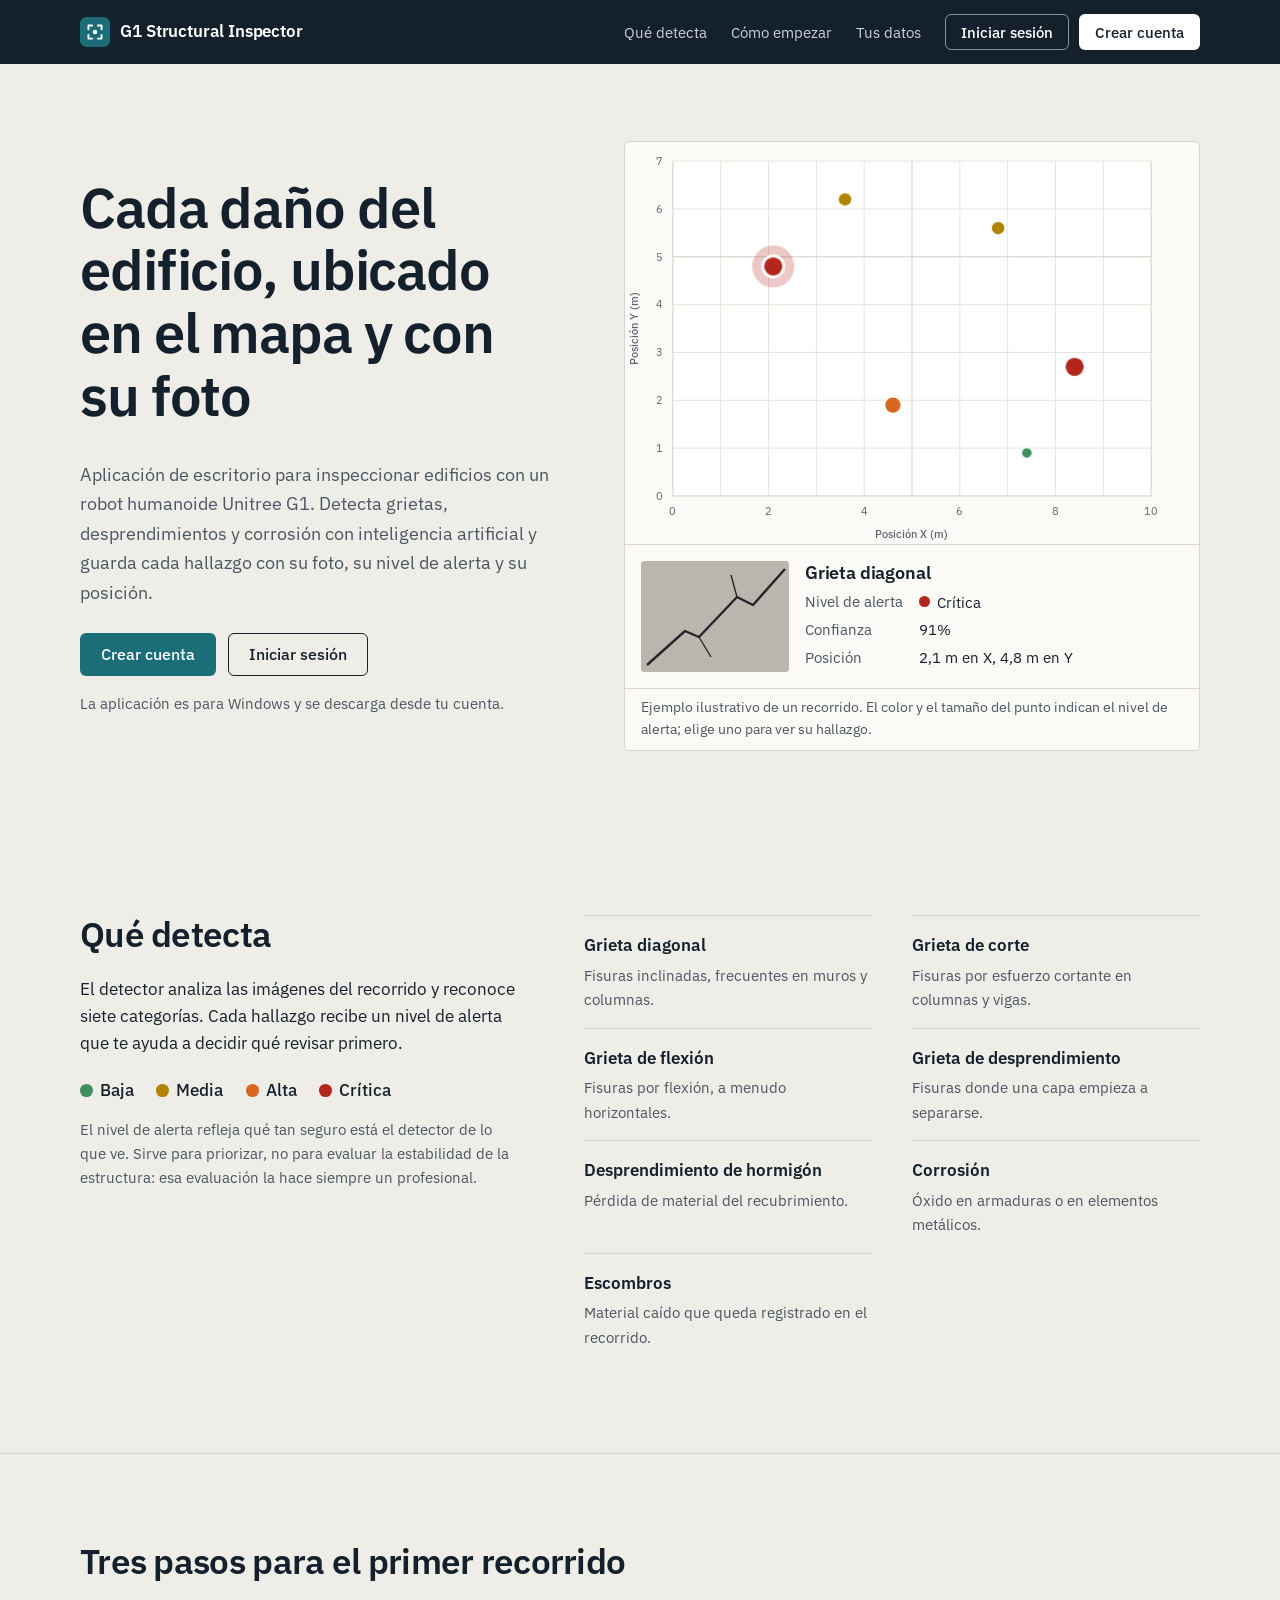
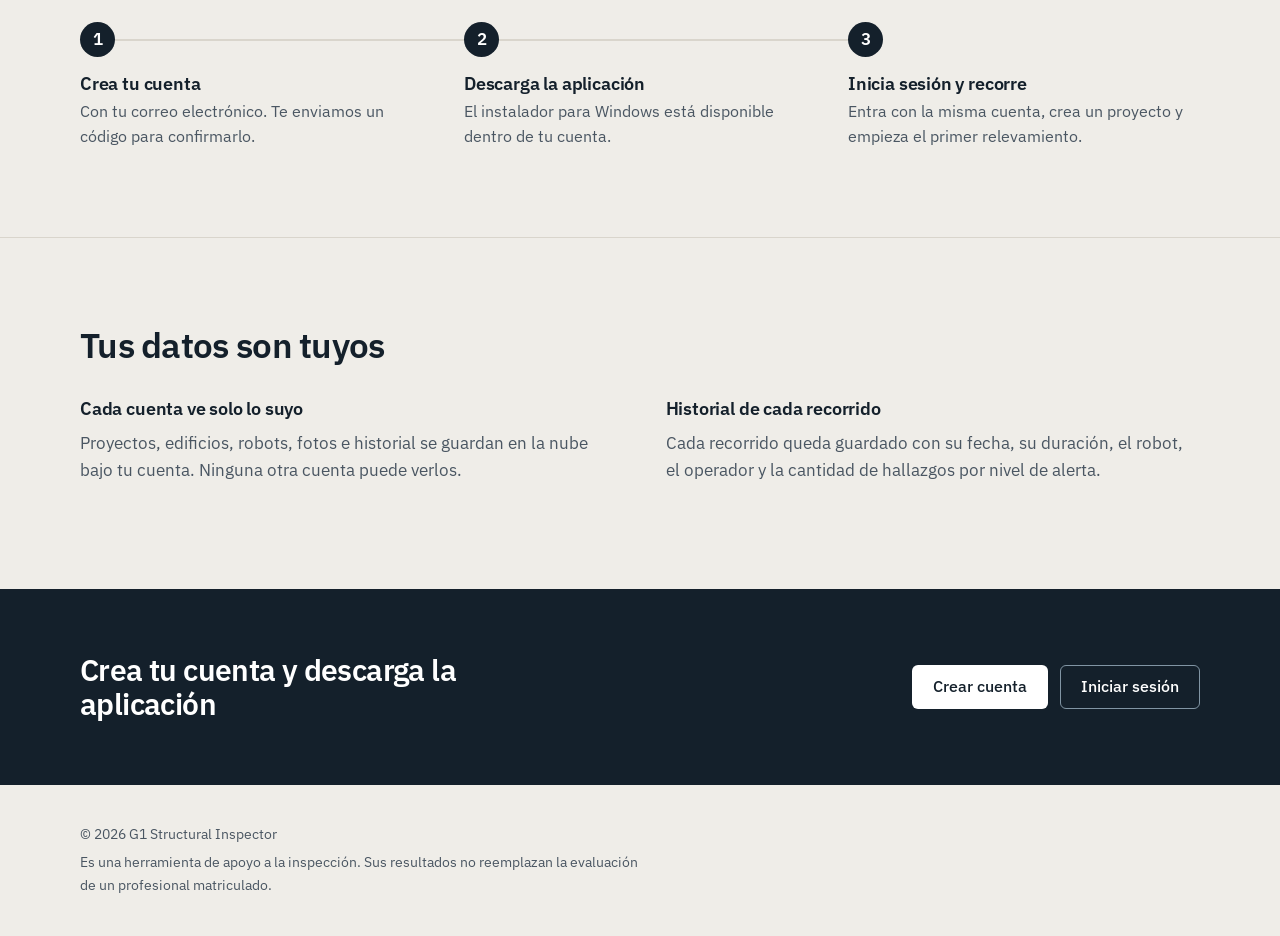
==== index.html @ 75bc1842 "primer commit" ====
<!doctype html>
<html lang="es">
<head>
<meta charset="utf-8">
<meta name="viewport" content="width=device-width, initial-scale=1">
<title>G1 Structural Inspector</title>
<meta name="description" content="Aplicación de escritorio para inspeccionar edificios con un robot humanoide Unitree G1. Detecta daños con inteligencia artificial y guarda cada hallazgo con su foto y su posición en el mapa.">
<link rel="icon" href="favicon.svg" type="image/svg+xml">
<link rel="preconnect" href="https://fonts.googleapis.com">
<link rel="preconnect" href="https://fonts.gstatic.com" crossorigin>
<link href="https://fonts.googleapis.com/css2?family=IBM+Plex+Sans:wght@400;500;600&display=swap" rel="stylesheet">
<link rel="stylesheet" href="estilos.css">
</head>
<body>
<a class="saltar" href="#contenido">Saltar al contenido</a>

<header class="cabecera oscuro">
  <div class="contenedor cabecera-fila">
    <a class="marca-sitio" href="index.html" aria-label="G1 Structural Inspector, inicio">
      <svg width="30" height="30" viewBox="0 0 32 32" aria-hidden="true"><rect width="32" height="32" rx="7" fill="#1B6E77"/><path d="M9 13V9h4M23 13V9h-4M9 19v4h4M23 19v4h-4" stroke="#fff" stroke-width="2" fill="none" stroke-linecap="round" stroke-linejoin="round"/><circle cx="16" cy="16" r="2.4" fill="#fff"/></svg>
      <span>G1 Structural Inspector</span>
    </a>
    <nav class="menu" aria-label="Secciones">
      <a href="#detecta">Qué detecta</a>
      <a href="#empezar">Cómo empezar</a>
      <a href="#datos">Tus datos</a>
    </nav>
    <div class="acciones">
      <button class="btn btn-secundario solo-visitante" type="button" data-accion="login">Iniciar sesión</button>
      <button class="btn btn-primario solo-visitante" type="button" data-accion="signup">Crear cuenta</button>
      <a class="btn btn-secundario solo-sesion" href="cuenta.html">Mi cuenta</a>
      <button class="btn btn-secundario solo-sesion" type="button" data-accion="logout">Cerrar sesión</button>
    </div>
  </div>
</header>

<main id="contenido">
  <section class="hero contenedor" aria-labelledby="titulo">
    <div class="hero-texto">
      <h1 id="titulo">Cada daño del edificio, ubicado en el mapa y con su foto</h1>
      <p class="entrada">Aplicación de escritorio para inspeccionar edificios con un robot humanoide Unitree G1. Detecta grietas, desprendimientos y corrosión con inteligencia artificial y guarda cada hallazgo con su foto, su nivel de alerta y su posición.</p>
      <div class="botones">
        <button class="btn btn-primario solo-visitante" type="button" data-accion="signup">Crear cuenta</button>
        <button class="btn btn-secundario solo-visitante" type="button" data-accion="login">Iniciar sesión</button>
        <a class="btn btn-primario solo-sesion" href="cuenta.html">Descargar la aplicación</a>
      </div>
      <p class="nota">La aplicación es para Windows y se descarga desde tu cuenta.</p>
    </div>

    <figure class="visor">
      <svg id="mapa" viewBox="0 0 600 420" role="group" aria-label="Mapa de ejemplo con seis hallazgos. Elige un punto para ver su detalle."></svg>
      <div class="detalle" aria-live="polite">
        <div class="foto" id="hallazgo-foto"></div>
        <div>
          <h3 id="hallazgo-tipo">Grieta diagonal</h3>
          <dl class="datos-hallazgo">
            <dt>Nivel de alerta</dt>
            <dd><span class="nivel" id="hallazgo-nivel"><i></i>Crítica</span></dd>
            <dt>Confianza</dt>
            <dd id="hallazgo-prob">91%</dd>
            <dt>Posición</dt>
            <dd id="hallazgo-pos">2,1 m en X, 4,8 m en Y</dd>
          </dl>
        </div>
      </div>
      <figcaption class="visor-pie">Ejemplo ilustrativo de un recorrido. El color y el tamaño del punto indican el nivel de alerta; elige uno para ver su hallazgo.</figcaption>
    </figure>
  </section>

  <section class="seccion" id="detecta" aria-labelledby="t-detecta">
    <div class="contenedor dos-col">
      <div>
        <h2 id="t-detecta">Qué detecta</h2>
        <p>El detector analiza las imágenes del recorrido y reconoce siete categorías. Cada hallazgo recibe un nivel de alerta que te ayuda a decidir qué revisar primero.</p>
        <ul class="niveles" aria-label="Niveles de alerta">
          <li style="--c:var(--baja)"><i></i>Baja</li>
          <li style="--c:var(--media)"><i></i>Media</li>
          <li style="--c:var(--alta)"><i></i>Alta</li>
          <li style="--c:var(--critica)"><i></i>Crítica</li>
        </ul>
        <p class="aclaracion">El nivel de alerta refleja qué tan seguro está el detector de lo que ve. Sirve para priorizar, no para evaluar la estabilidad de la estructura: esa evaluación la hace siempre un profesional.</p>
      </div>
      <dl class="tipos">
        <div><dt>Grieta diagonal</dt><dd>Fisuras inclinadas, frecuentes en muros y columnas.</dd></div>
        <div><dt>Grieta de corte</dt><dd>Fisuras por esfuerzo cortante en columnas y vigas.</dd></div>
        <div><dt>Grieta de flexión</dt><dd>Fisuras por flexión, a menudo horizontales.</dd></div>
        <div><dt>Grieta de desprendimiento</dt><dd>Fisuras donde una capa empieza a separarse.</dd></div>
        <div><dt>Desprendimiento de hormigón</dt><dd>Pérdida de material del recubrimiento.</dd></div>
        <div><dt>Corrosión</dt><dd>Óxido en armaduras o en elementos metálicos.</dd></div>
        <div><dt>Escombros</dt><dd>Material caído que queda registrado en el recorrido.</dd></div>
      </dl>
    </div>
  </section>

  <section class="seccion" id="empezar" aria-labelledby="t-empezar">
    <div class="contenedor">
      <h2 id="t-empezar">Tres pasos para el primer recorrido</h2>
      <ol class="pasos">
        <li>
          <h3>Crea tu cuenta</h3>
          <p>Con tu correo electrónico. Te enviamos un código para confirmarlo.</p>
        </li>
        <li>
          <h3>Descarga la aplicación</h3>
          <p>El instalador para Windows está disponible dentro de tu cuenta.</p>
        </li>
        <li>
          <h3>Inicia sesión y recorre</h3>
          <p>Entra con la misma cuenta, crea un proyecto y empieza el primer relevamiento.</p>
        </li>
      </ol>
    </div>
  </section>

  <section class="seccion" id="datos" aria-labelledby="t-datos">
    <div class="contenedor">
      <h2 id="t-datos">Tus datos son tuyos</h2>
      <div class="dos-textos">
        <div>
          <h3>Cada cuenta ve solo lo suyo</h3>
          <p>Proyectos, edificios, robots, fotos e historial se guardan en la nube bajo tu cuenta. Ninguna otra cuenta puede verlos.</p>
        </div>
        <div>
          <h3>Historial de cada recorrido</h3>
          <p>Cada recorrido queda guardado con su fecha, su duración, el robot, el operador y la cantidad de hallazgos por nivel de alerta.</p>
        </div>
      </div>
    </div>
  </section>

  <section class="banda oscuro" aria-labelledby="t-cta">
    <div class="contenedor">
      <h2 id="t-cta">Crea tu cuenta y descarga la aplicación</h2>
      <div class="botones">
        <button class="btn btn-primario solo-visitante" type="button" data-accion="signup">Crear cuenta</button>
        <button class="btn btn-secundario solo-visitante" type="button" data-accion="login">Iniciar sesión</button>
        <a class="btn btn-primario solo-sesion" href="cuenta.html">Ir a mi cuenta</a>
      </div>
    </div>
  </section>
</main>

<footer class="pie">
  <div class="contenedor">
    <p>© 2026 G1 Structural Inspector</p>
    <p>Es una herramienta de apoyo a la inspección. Sus resultados no reemplazan la evaluación de un profesional matriculado.</p>
  </div>
</footer>

<script src="auth.js"></script>
<script src="mapa.js"></script>
</body>
</html>
---- estilos.css ----
:root {
  --hormigon: #EFEDE8;
  --tinta: #14202B;
  --tinta-suave: #4A5662;
  --turquesa: #1B6E77;
  --turquesa-oscuro: #14565D;
  --plano: #FBFAF7;
  --linea: #D9D5CC;
  --critica: #B3261E;
  --alta: #D9661F;
  --media: #B08400;
  --baja: #3F8F5F;
  --ancho: 1120px;
  --fuente: 'IBM Plex Sans', system-ui, -apple-system, 'Segoe UI', Roboto, sans-serif;
}

* { box-sizing: border-box; }
html { scroll-behavior: smooth; }
body {
  margin: 0;
  font-family: var(--fuente);
  font-size: 1.0625rem;
  line-height: 1.6;
  color: var(--tinta);
  background: var(--hormigon);
  -webkit-font-smoothing: antialiased;
}
img, svg { max-width: 100%; }
h1, h2, h3 { margin: 0 0 0.6em; font-weight: 600; line-height: 1.12; letter-spacing: -0.02em; }
h1 { font-size: clamp(2.1rem, 4.6vw, 3.5rem); }
h2 { font-size: clamp(1.6rem, 3vw, 2.2rem); }
h3 { font-size: 1.15rem; letter-spacing: -0.01em; }
p { margin: 0 0 1em; max-width: 62ch; }
a { color: var(--turquesa); }

.contenedor { width: min(100% - 2.5rem, var(--ancho)); margin-inline: auto; }
.saltar { position: absolute; left: -999px; top: 0; }
.saltar:focus { left: 1rem; top: 1rem; z-index: 100; padding: 0.6rem 1rem; background: #fff; color: var(--tinta); }
:focus-visible { outline: 3px solid var(--turquesa); outline-offset: 2px; }
.oscuro :focus-visible { outline-color: #fff; }

/* Visibilidad segun haya o no sesion iniciada */
body:not(.con-sesion) .solo-sesion { display: none; }
body.con-sesion .solo-visitante { display: none; }

/* Botones */
.btn {
  display: inline-flex; align-items: center; justify-content: center; gap: 0.5rem;
  padding: 0.7rem 1.25rem; border: 1.5px solid transparent; border-radius: 6px;
  font: inherit; font-size: 1rem; font-weight: 500; line-height: 1.2; text-decoration: none;
  cursor: pointer; transition: background-color 0.15s, border-color 0.15s, color 0.15s;
}
.btn[disabled] { opacity: 0.6; cursor: wait; }
.btn-primario { background: var(--turquesa); color: #fff; }
.btn-primario:hover { background: var(--turquesa-oscuro); }
.btn-secundario { background: transparent; color: var(--tinta); border-color: var(--tinta); }
.btn-secundario:hover { background: var(--tinta); color: #fff; }
.oscuro .btn-primario { background: #fff; color: var(--tinta); }
.oscuro .btn-primario:hover { background: #DCE4EA; }
.oscuro .btn-secundario { color: #fff; border-color: #8195A4; }
.oscuro .btn-secundario:hover { background: rgba(255, 255, 255, 0.12); border-color: #fff; }

/* Cabecera */
.cabecera { background: var(--tinta); color: #fff; }
.cabecera-fila { display: flex; align-items: center; gap: 1.5rem; min-height: 64px; }
.marca-sitio { display: flex; align-items: center; gap: 0.65rem; color: #fff; font-weight: 600; letter-spacing: -0.01em; text-decoration: none; }
.menu { display: flex; gap: 1.5rem; margin-left: auto; }
.menu a { color: #C9D2DA; font-size: 0.95rem; text-decoration: none; }
.menu a:hover { color: #fff; }
.acciones { display: flex; align-items: center; gap: 0.6rem; }
.cabecera .btn { padding: 0.5rem 0.95rem; font-size: 0.95rem; }
@media (max-width: 860px) {
  .menu { display: none; }
  .acciones { margin-left: auto; }
}
@media (max-width: 420px) {
  .marca-sitio span { display: none; }
}

/* Portada */
.hero {
  display: grid; grid-template-columns: minmax(0, 1fr) minmax(0, 1.2fr);
  gap: clamp(2rem, 5vw, 4rem); align-items: center;
  padding-block: clamp(2.5rem, 6vw, 5rem);
}
.entrada { font-size: 1.15rem; color: var(--tinta-suave); }
.botones { display: flex; flex-wrap: wrap; gap: 0.75rem; margin-top: 1.6rem; }
.nota { margin: 1rem 0 0; font-size: 0.92rem; color: var(--tinta-suave); }
@media (max-width: 920px) { .hero { grid-template-columns: 1fr; } }

/* Mapa de ejemplo */
.visor { margin: 0; background: var(--plano); border: 1px solid var(--linea); border-radius: 6px; overflow: hidden; }
.visor svg { display: block; width: 100%; height: auto; }
.visor-pie { padding: 0.55rem 1rem; border-top: 1px solid var(--linea); font-size: 0.85rem; color: var(--tinta-suave); }
.grilla line { stroke: #E7E3DA; stroke-width: 1; }
.grilla .mayor { stroke: #D3CEC3; }
.eje text { font-size: 12px; fill: #5A6672; font-variant-numeric: tabular-nums; }
.eje .titulo-eje { font-weight: 500; }
@media (max-width: 560px) {
  .eje text { font-size: 18px; }
}
.marca { cursor: pointer; outline: none; }
.marca .halo { fill: var(--c); opacity: 0; transition: opacity 0.15s; }
.marca[aria-pressed="true"] .halo { opacity: 0.25; }
.marca .punto { fill: var(--c); stroke: #fff; stroke-width: 3; }
.marca .aro { fill: none; stroke: transparent; stroke-width: 2; }
.marca:focus-visible .aro { stroke: var(--tinta); }
.marca:hover .halo { opacity: 0.18; }
@keyframes aparece { from { opacity: 0; transform: scale(0.3); } to { opacity: 1; transform: scale(1); } }
.marca .cuerpo {
  transform-box: fill-box; transform-origin: center;
  animation: aparece 0.5s cubic-bezier(0.2, 0.9, 0.3, 1.2) both;
  animation-delay: calc(var(--i) * 120ms + 250ms);
}

.detalle { display: grid; grid-template-columns: 148px minmax(0, 1fr); gap: 1rem; align-items: center; padding: 1rem; border-top: 1px solid var(--linea); }
.foto { width: 148px; height: 111px; overflow: hidden; border-radius: 4px; background: #BDB9B0; }
.foto svg { display: block; width: 100%; height: 100%; }
.detalle h3 { margin: 0 0 0.4rem; font-size: 1.1rem; }
.datos-hallazgo { display: grid; grid-template-columns: auto minmax(0, 1fr); gap: 0.2rem 1rem; margin: 0; font-size: 0.95rem; }
.datos-hallazgo dt { color: var(--tinta-suave); }
.datos-hallazgo dd { margin: 0; font-variant-numeric: tabular-nums; }
.nivel { display: inline-flex; align-items: center; gap: 0.45rem; }
.nivel i { width: 0.7rem; height: 0.7rem; border-radius: 50%; background: var(--c); }
@media (max-width: 480px) { .detalle { grid-template-columns: 1fr; } }

/* Secciones */
.seccion { padding-block: clamp(3rem, 7vw, 5.5rem); }
.seccion + .seccion { border-top: 1px solid var(--linea); }
.dos-col { display: grid; grid-template-columns: minmax(0, 5fr) minmax(0, 7fr); gap: clamp(2rem, 5vw, 4.5rem); }
@media (max-width: 860px) { .dos-col { grid-template-columns: 1fr; } }

.tipos { display: grid; grid-template-columns: repeat(2, minmax(0, 1fr)); gap: 0 2.5rem; margin: 0; }
.tipos > div { padding: 1rem 0; border-top: 1px solid var(--linea); }
.tipos dt { font-weight: 600; }
.tipos dd { margin: 0.2rem 0 0; font-size: 0.96rem; color: var(--tinta-suave); }
@media (max-width: 640px) { .tipos { grid-template-columns: 1fr; } }

.niveles { display: flex; flex-wrap: wrap; gap: 0.4rem 1.4rem; margin: 1.2rem 0 0.8rem; padding: 0; list-style: none; }
.niveles li { display: inline-flex; align-items: center; gap: 0.45rem; font-weight: 500; }
.niveles i { width: 0.8rem; height: 0.8rem; border-radius: 50%; background: var(--c); }
.aclaracion { font-size: 0.95rem; color: var(--tinta-suave); }

.pasos { display: grid; grid-template-columns: repeat(3, minmax(0, 1fr)); gap: 2rem; margin: 2.5rem 0 0; padding: 0; list-style: none; counter-reset: paso; }
.pasos li { position: relative; padding-top: 3.2rem; counter-increment: paso; }
.pasos li::before {
  content: counter(paso); position: absolute; top: 0; left: 0; z-index: 1;
  display: grid; place-items: center; width: 2.2rem; height: 2.2rem; border-radius: 50%;
  background: var(--tinta); color: #fff; font-weight: 600; font-variant-numeric: tabular-nums;
}
.pasos li::after { content: ''; position: absolute; top: 1.05rem; left: 2.2rem; right: -2rem; height: 2px; background: var(--linea); }
.pasos li:last-child::after { display: none; }
.pasos h3 { margin-bottom: 0.35rem; }
.pasos p { margin: 0; font-size: 0.98rem; color: var(--tinta-suave); }
@media (max-width: 760px) {
  .pasos { grid-template-columns: 1fr; gap: 1.6rem; }
  .pasos li { padding: 0 0 0 3.2rem; }
  .pasos li::after { top: 2.3rem; bottom: -1.6rem; left: 1.05rem; right: auto; width: 2px; height: auto; }
}

.dos-textos { display: grid; grid-template-columns: repeat(2, minmax(0, 1fr)); gap: clamp(1.5rem, 4vw, 3.5rem); margin-top: 2rem; }
.dos-textos p { color: var(--tinta-suave); }
@media (max-width: 760px) { .dos-textos { grid-template-columns: 1fr; } }

.banda { background: var(--tinta); color: #fff; padding-block: clamp(2.5rem, 6vw, 4rem); }
.banda .contenedor { display: flex; flex-wrap: wrap; align-items: center; justify-content: space-between; gap: 1.5rem; }
.banda h2 { max-width: 24ch; margin: 0; font-size: clamp(1.4rem, 2.6vw, 1.9rem); }
.banda .botones { margin: 0; }

.pie { padding-block: 2rem 2.5rem; font-size: 0.9rem; color: var(--tinta-suave); }
.pie p { margin: 0.3rem 0 0; max-width: 70ch; }

/* Mi cuenta */
.cuenta { padding-block: clamp(2rem, 5vw, 4rem); }
.cuenta h1 { font-size: clamp(1.8rem, 3.5vw, 2.5rem); }
.panel-cuenta { max-width: 720px; margin-top: 1.5rem; padding: clamp(1.25rem, 3vw, 2rem); background: var(--plano); border: 1px solid var(--linea); border-radius: 6px; }
.panel-cuenta h2 { font-size: 1.35rem; }
.panel-cuenta p:last-child { margin-bottom: 0; }
.estado { min-height: 1.4em; margin: 0.9rem 0 0; font-size: 0.95rem; color: var(--tinta-suave); }
.estado[data-tipo="error"] { color: #9A2A1F; }
.ayuda { margin-top: 1.1rem; padding-top: 1rem; border-top: 1px solid var(--linea); font-size: 0.95rem; }
.ayuda summary { cursor: pointer; font-weight: 500; }
.ayuda p, .ayuda ul { margin: 0.7rem 0 0; color: var(--tinta-suave); }
.ayuda ul { padding-left: 1.2rem; }
.ayuda li + li { margin-top: 0.5rem; }
.lista-simple { margin: 0; padding-left: 1.3rem; color: var(--tinta-suave); }
.lista-simple li + li { margin-top: 0.3rem; }
.fila-sesion { display: flex; flex-wrap: wrap; align-items: center; gap: 0.5rem 1rem; }

/* Pantalla de devolucion del inicio de sesion */
.pagina-centrada { display: grid; place-items: center; min-height: 100vh; }
.aviso { max-width: 30rem; padding: 2rem; text-align: center; }
.aviso p { margin-inline: auto; color: var(--tinta-suave); }
.aviso h1 { margin-top: 1rem; font-size: 1.6rem; }
.aviso .btn { margin: 0.25rem; }

@media (prefers-reduced-motion: reduce) {
  html { scroll-behavior: auto; }
  *, *::before, *::after { animation: none !important; transition: none !important; }
}
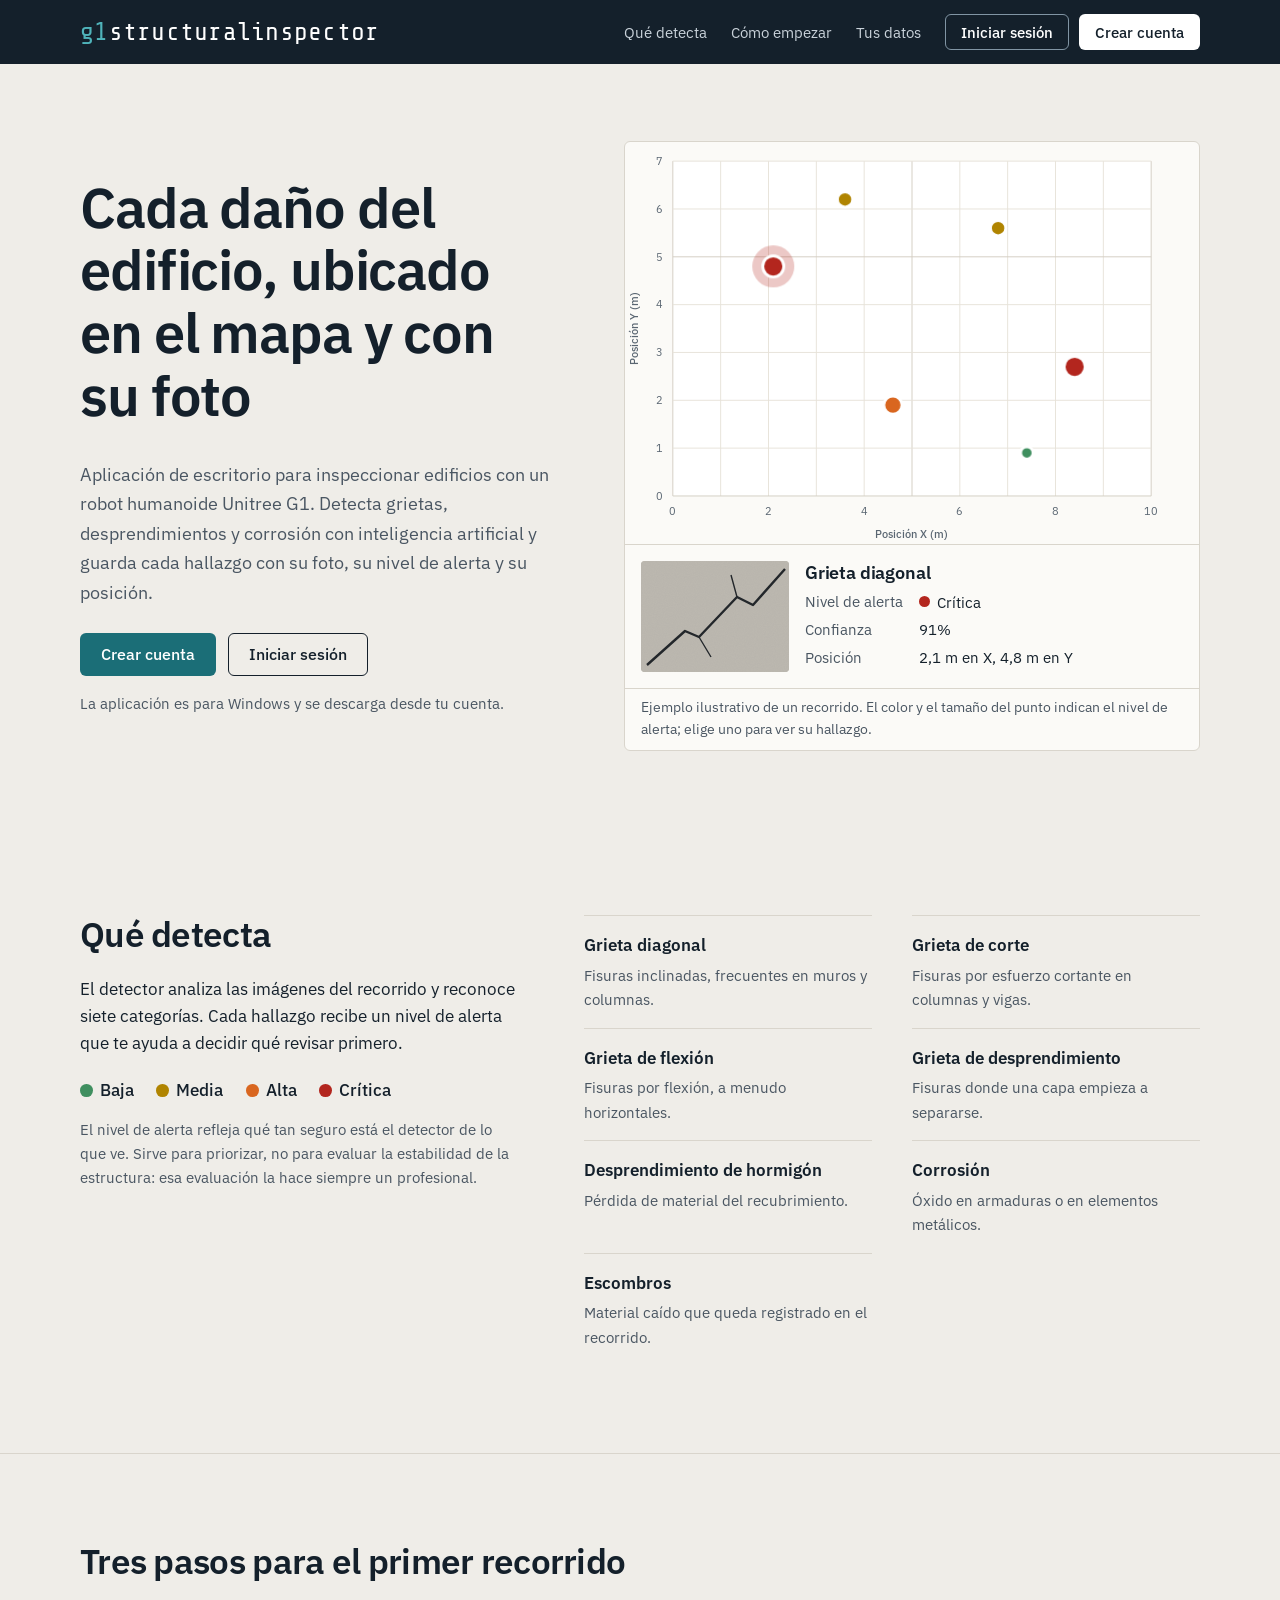
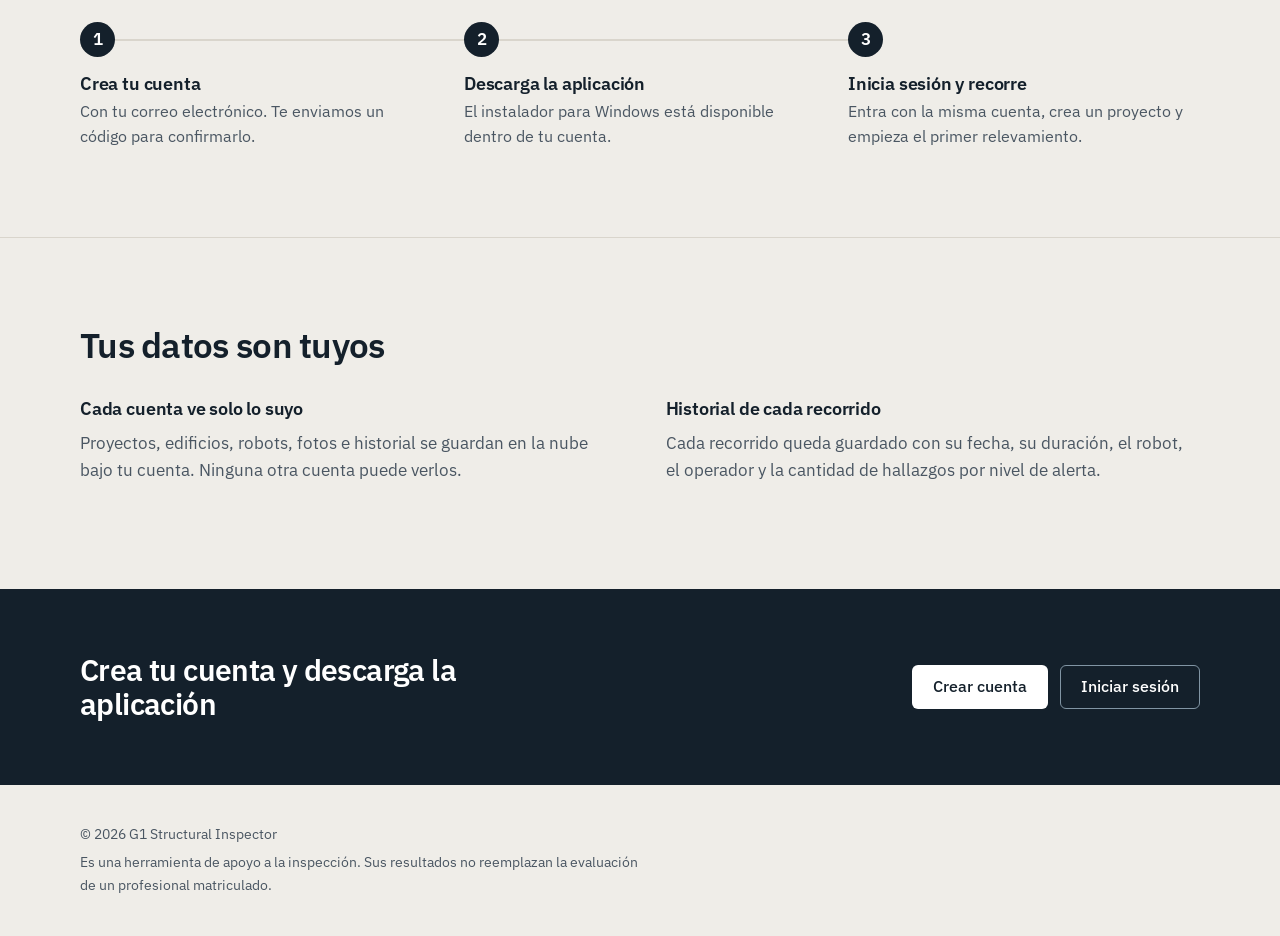
==== commit 1f40440f: "fuente linda agregada" ====
--- a/index.html
+++ b/index.html
@@ -8,7 +8,7 @@
 <link rel="icon" href="favicon.svg" type="image/svg+xml">
 <link rel="preconnect" href="https://fonts.googleapis.com">
 <link rel="preconnect" href="https://fonts.gstatic.com" crossorigin>
-<link href="https://fonts.googleapis.com/css2?family=IBM+Plex+Sans:wght@400;500;600&display=swap" rel="stylesheet">
+<link href="https://fonts.googleapis.com/css2?family=IBM+Plex+Sans:wght@400;500;600&family=Share+Tech+Mono&display=swap" rel="stylesheet">
 <link rel="stylesheet" href="estilos.css">
 </head>
 <body>
@@ -16,9 +16,8 @@
 
 <header class="cabecera oscuro">
   <div class="contenedor cabecera-fila">
-    <a class="marca-sitio" href="index.html" aria-label="G1 Structural Inspector, inicio">
-      <svg width="30" height="30" viewBox="0 0 32 32" aria-hidden="true"><rect width="32" height="32" rx="7" fill="#1B6E77"/><path d="M9 13V9h4M23 13V9h-4M9 19v4h4M23 19v4h-4" stroke="#fff" stroke-width="2" fill="none" stroke-linecap="round" stroke-linejoin="round"/><circle cx="16" cy="16" r="2.4" fill="#fff"/></svg>
-      <span>G1 Structural Inspector</span>
+    <a class="logotipo" href="index.html" aria-label="G1 Structural Inspector, inicio">
+      <span class="logotipo-g1">g1</span><span class="logotipo-resto">structuralinspector</span>
     </a>
     <nav class="menu" aria-label="Secciones">
       <a href="#detecta">Qué detecta</a>
--- a/estilos.css
+++ b/estilos.css
@@ -63,7 +63,10 @@
 /* Cabecera */
 .cabecera { background: var(--tinta); color: #fff; }
 .cabecera-fila { display: flex; align-items: center; gap: 1.5rem; min-height: 64px; }
-.marca-sitio { display: flex; align-items: center; gap: 0.65rem; color: #fff; font-weight: 600; letter-spacing: -0.01em; text-decoration: none; }
+/* Logotipo: "g1" en turquesa + "structuralinspector", letra geometrica */
+.logotipo { display: inline-flex; align-items: baseline; font-family: 'Share Tech Mono', ui-monospace, monospace; font-size: 1.6rem; letter-spacing: 0.01em; font-weight: 400; line-height: 1; color: inherit; text-decoration: none; white-space: nowrap; }
+.logotipo-g1 { color: var(--turquesa); }
+.oscuro .logotipo-g1 { color: #4FB3BA; }
 .menu { display: flex; gap: 1.5rem; margin-left: auto; }
 .menu a { color: #C9D2DA; font-size: 0.95rem; text-decoration: none; }
 .menu a:hover { color: #fff; }
@@ -73,8 +76,11 @@
   .menu { display: none; }
   .acciones { margin-left: auto; }
 }
+@media (max-width: 600px) {
+  .logotipo { font-size: 1.25rem; }
+}
 @media (max-width: 420px) {
-  .marca-sitio span { display: none; }
+  .logotipo-resto { display: none; }
 }
 
 /* Portada */
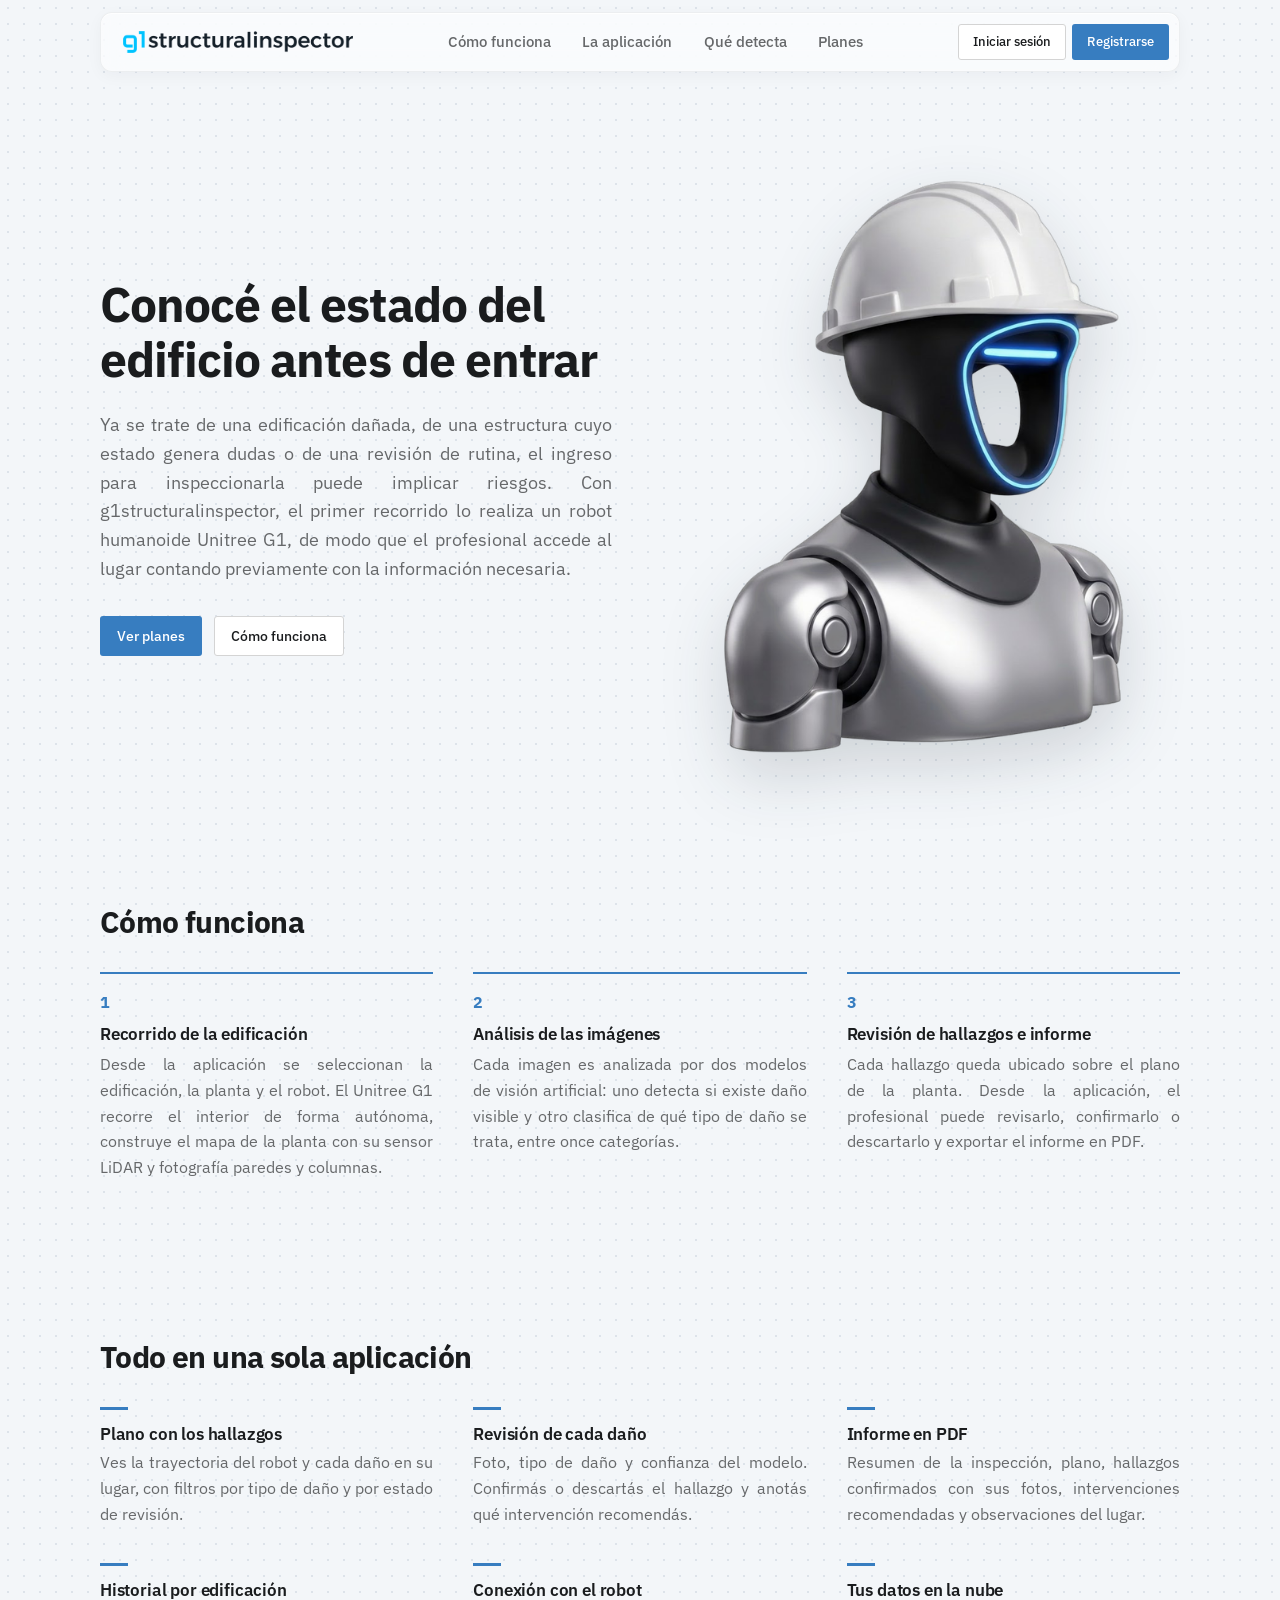
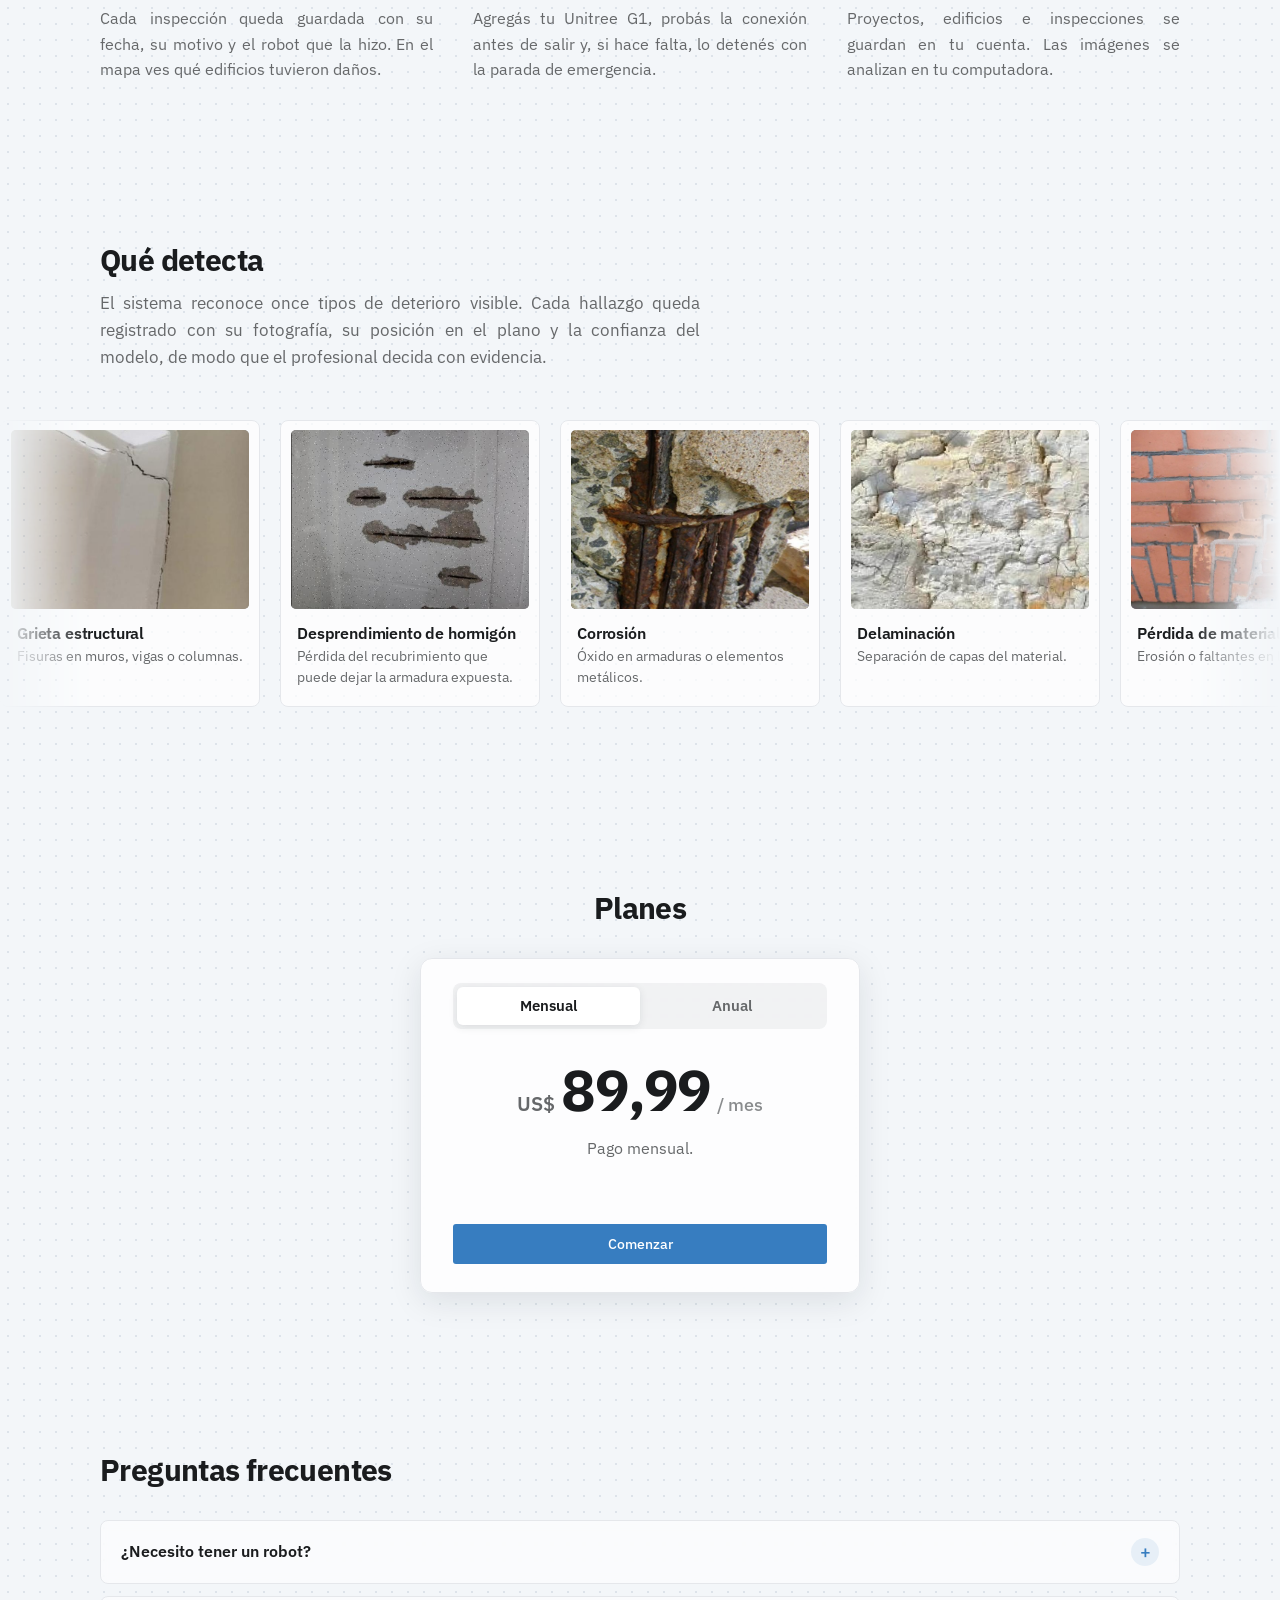
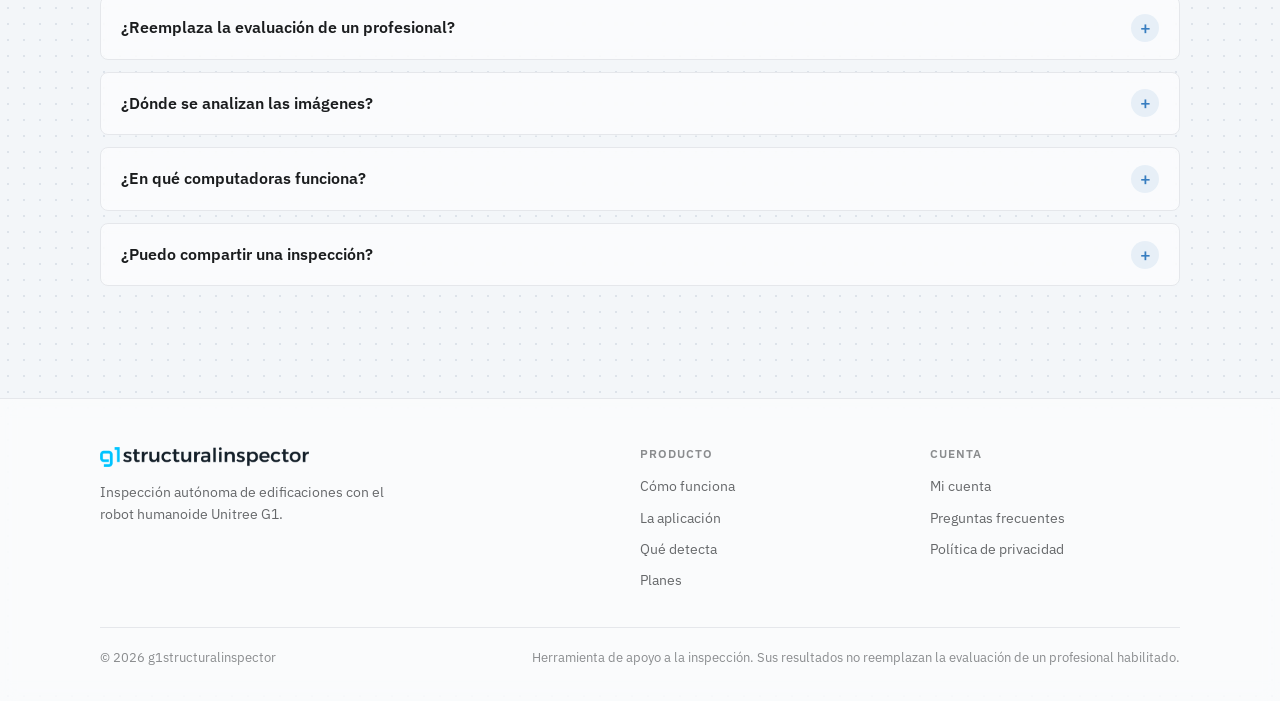
==== commit 49d3a2d8: "Sitio nuevo y publicacion automatica" ====
--- a/index.html
+++ b/index.html
@@ -3,137 +3,218 @@
 <head>
 <meta charset="utf-8">
 <meta name="viewport" content="width=device-width, initial-scale=1">
-<title>G1 Structural Inspector</title>
-<meta name="description" content="Aplicación de escritorio para inspeccionar edificios con un robot humanoide Unitree G1. Detecta daños con inteligencia artificial y guarda cada hallazgo con su foto y su posición en el mapa.">
-<link rel="icon" href="favicon.svg" type="image/svg+xml">
+<title>g1structuralinspector</title>
+<meta name="description" content="Inspección autónoma de edificaciones con el robot humanoide Unitree G1. Detecta y clasifica daños con inteligencia artificial y ubica cada hallazgo sobre el plano antes de que ingrese el profesional.">
+<link rel="icon" href="icono.png" type="image/png">
 <link rel="preconnect" href="https://fonts.googleapis.com">
 <link rel="preconnect" href="https://fonts.gstatic.com" crossorigin>
-<link href="https://fonts.googleapis.com/css2?family=IBM+Plex+Sans:wght@400;500;600&family=Share+Tech+Mono&display=swap" rel="stylesheet">
+<link href="https://fonts.googleapis.com/css2?family=IBM+Plex+Sans:wght@400;500;600;700&display=swap" rel="stylesheet">
 <link rel="stylesheet" href="estilos.css">
+<script>document.documentElement.classList.add('js');</script>
 </head>
 <body>
 <a class="saltar" href="#contenido">Saltar al contenido</a>
 
-<header class="cabecera oscuro">
+<header class="cabecera">
   <div class="contenedor cabecera-fila">
-    <a class="logotipo" href="index.html" aria-label="G1 Structural Inspector, inicio">
-      <span class="logotipo-g1">g1</span><span class="logotipo-resto">structuralinspector</span>
+    <a class="marca-sitio" href="index.html" aria-label="g1structuralinspector, inicio">
+      <img class="marca-img" src="marca.png" alt="g1structuralinspector">
     </a>
     <nav class="menu" aria-label="Secciones">
+      <a href="#funciona">Cómo funciona</a>
+      <a href="#aplicacion">La aplicación</a>
       <a href="#detecta">Qué detecta</a>
-      <a href="#empezar">Cómo empezar</a>
-      <a href="#datos">Tus datos</a>
+      <a href="#planes">Planes</a>
     </nav>
     <div class="acciones">
       <button class="btn btn-secundario solo-visitante" type="button" data-accion="login">Iniciar sesión</button>
-      <button class="btn btn-primario solo-visitante" type="button" data-accion="signup">Crear cuenta</button>
-      <a class="btn btn-secundario solo-sesion" href="cuenta.html">Mi cuenta</a>
+      <button class="btn btn-primario solo-visitante" type="button" data-accion="signup">Registrarse</button>
+      <a class="btn btn-primario solo-sesion" href="cuenta.html">Mi cuenta</a>
       <button class="btn btn-secundario solo-sesion" type="button" data-accion="logout">Cerrar sesión</button>
     </div>
   </div>
 </header>
 
 <main id="contenido">
-  <section class="hero contenedor" aria-labelledby="titulo">
-    <div class="hero-texto">
-      <h1 id="titulo">Cada daño del edificio, ubicado en el mapa y con su foto</h1>
-      <p class="entrada">Aplicación de escritorio para inspeccionar edificios con un robot humanoide Unitree G1. Detecta grietas, desprendimientos y corrosión con inteligencia artificial y guarda cada hallazgo con su foto, su nivel de alerta y su posición.</p>
-      <div class="botones">
-        <button class="btn btn-primario solo-visitante" type="button" data-accion="signup">Crear cuenta</button>
-        <button class="btn btn-secundario solo-visitante" type="button" data-accion="login">Iniciar sesión</button>
-        <a class="btn btn-primario solo-sesion" href="cuenta.html">Descargar la aplicación</a>
-      </div>
-      <p class="nota">La aplicación es para Windows y se descarga desde tu cuenta.</p>
-    </div>
-
-    <figure class="visor">
-      <svg id="mapa" viewBox="0 0 600 420" role="group" aria-label="Mapa de ejemplo con seis hallazgos. Elige un punto para ver su detalle."></svg>
-      <div class="detalle" aria-live="polite">
-        <div class="foto" id="hallazgo-foto"></div>
-        <div>
-          <h3 id="hallazgo-tipo">Grieta diagonal</h3>
-          <dl class="datos-hallazgo">
-            <dt>Nivel de alerta</dt>
-            <dd><span class="nivel" id="hallazgo-nivel"><i></i>Crítica</span></dd>
-            <dt>Confianza</dt>
-            <dd id="hallazgo-prob">91%</dd>
-            <dt>Posición</dt>
-            <dd id="hallazgo-pos">2,1 m en X, 4,8 m en Y</dd>
-          </dl>
-        </div>
-      </div>
-      <figcaption class="visor-pie">Ejemplo ilustrativo de un recorrido. El color y el tamaño del punto indican el nivel de alerta; elige uno para ver su hallazgo.</figcaption>
-    </figure>
+  <section class="hero">
+    <div class="contenedor hero-fila">
+      <div class="hero-texto">
+        <h1 class="aparece">Conocé el estado del edificio antes de entrar</h1>
+        <p class="entrada aparece">Ya se trate de una edificación dañada, de una estructura cuyo estado genera dudas o de una revisión de rutina, el ingreso para inspeccionarla puede implicar riesgos. Con g1structuralinspector, el primer recorrido lo realiza un robot humanoide Unitree G1, de modo que el profesional accede al lugar contando previamente con la información necesaria.</p>
+        <div class="botones aparece">
+          <a class="btn btn-primario" href="#planes">Ver planes</a>
+          <a class="btn btn-secundario" href="#funciona">Cómo funciona</a>
+        </div>
+      </div>
+      <div class="hero-robot aparece">
+        <img src="robot.png" width="503" height="720" alt="Robot inspector de g1structuralinspector con casco de obra">
+      </div>
+    </div>
+  </section>
+
+  <section class="seccion" id="funciona" aria-labelledby="t-funciona">
+    <div class="contenedor">
+      <h2 id="t-funciona" class="aparece">Cómo funciona</h2>
+      <ol class="pasos">
+        <li class="aparece">
+          <h3>Recorrido de la edificación</h3>
+          <p>Desde la aplicación se seleccionan la edificación, la planta y el robot. El Unitree G1 recorre el interior de forma autónoma, construye el mapa de la planta con su sensor LiDAR y fotografía paredes y columnas.</p>
+        </li>
+        <li class="aparece">
+          <h3>Análisis de las imágenes</h3>
+          <p>Cada imagen es analizada por dos modelos de visión artificial: uno detecta si existe daño visible y otro clasifica de qué tipo de daño se trata, entre once categorías.</p>
+        </li>
+        <li class="aparece">
+          <h3>Revisión de hallazgos e informe</h3>
+          <p>Cada hallazgo queda ubicado sobre el plano de la planta. Desde la aplicación, el profesional puede revisarlo, confirmarlo o descartarlo y exportar el informe en PDF.</p>
+        </li>
+      </ol>
+    </div>
+  </section>
+
+  <section class="seccion" id="aplicacion" aria-labelledby="t-aplicacion">
+    <div class="contenedor">
+      <h2 id="t-aplicacion" class="aparece">Todo en una sola aplicación</h2>
+      <div class="funciones">
+        <div class="aparece">
+          <h3>Plano con los hallazgos</h3>
+          <p>Ves la trayectoria del robot y cada daño en su lugar, con filtros por tipo de daño y por estado de revisión.</p>
+        </div>
+        <div class="aparece">
+          <h3>Revisión de cada daño</h3>
+          <p>Foto, tipo de daño y confianza del modelo. Confirmás o descartás el hallazgo y anotás qué intervención recomendás.</p>
+        </div>
+        <div class="aparece">
+          <h3>Informe en PDF</h3>
+          <p>Resumen de la inspección, plano, hallazgos confirmados con sus fotos, intervenciones recomendadas y observaciones del lugar.</p>
+        </div>
+        <div class="aparece">
+          <h3>Historial por edificación</h3>
+          <p>Cada inspección queda guardada con su fecha, su motivo y el robot que la hizo. En el mapa ves qué edificios tuvieron daños.</p>
+        </div>
+        <div class="aparece">
+          <h3>Conexión con el robot</h3>
+          <p>Agregás tu Unitree G1, probás la conexión antes de salir y, si hace falta, lo detenés con la parada de emergencia.</p>
+        </div>
+        <div class="aparece">
+          <h3>Tus datos en la nube</h3>
+          <p>Proyectos, edificios e inspecciones se guardan en tu cuenta. Las imágenes se analizan en tu computadora.</p>
+        </div>
+      </div>
+    </div>
   </section>
 
   <section class="seccion" id="detecta" aria-labelledby="t-detecta">
-    <div class="contenedor dos-col">
-      <div>
-        <h2 id="t-detecta">Qué detecta</h2>
-        <p>El detector analiza las imágenes del recorrido y reconoce siete categorías. Cada hallazgo recibe un nivel de alerta que te ayuda a decidir qué revisar primero.</p>
-        <ul class="niveles" aria-label="Niveles de alerta">
-          <li style="--c:var(--baja)"><i></i>Baja</li>
-          <li style="--c:var(--media)"><i></i>Media</li>
-          <li style="--c:var(--alta)"><i></i>Alta</li>
-          <li style="--c:var(--critica)"><i></i>Crítica</li>
-        </ul>
-        <p class="aclaracion">El nivel de alerta refleja qué tan seguro está el detector de lo que ve. Sirve para priorizar, no para evaluar la estabilidad de la estructura: esa evaluación la hace siempre un profesional.</p>
-      </div>
-      <dl class="tipos">
-        <div><dt>Grieta diagonal</dt><dd>Fisuras inclinadas, frecuentes en muros y columnas.</dd></div>
-        <div><dt>Grieta de corte</dt><dd>Fisuras por esfuerzo cortante en columnas y vigas.</dd></div>
-        <div><dt>Grieta de flexión</dt><dd>Fisuras por flexión, a menudo horizontales.</dd></div>
-        <div><dt>Grieta de desprendimiento</dt><dd>Fisuras donde una capa empieza a separarse.</dd></div>
-        <div><dt>Desprendimiento de hormigón</dt><dd>Pérdida de material del recubrimiento.</dd></div>
-        <div><dt>Corrosión</dt><dd>Óxido en armaduras o en elementos metálicos.</dd></div>
-        <div><dt>Escombros</dt><dd>Material caído que queda registrado en el recorrido.</dd></div>
-      </dl>
-    </div>
-  </section>
-
-  <section class="seccion" id="empezar" aria-labelledby="t-empezar">
-    <div class="contenedor">
-      <h2 id="t-empezar">Tres pasos para el primer recorrido</h2>
-      <ol class="pasos">
-        <li>
-          <h3>Crea tu cuenta</h3>
-          <p>Con tu correo electrónico. Te enviamos un código para confirmarlo.</p>
-        </li>
-        <li>
-          <h3>Descarga la aplicación</h3>
-          <p>El instalador para Windows está disponible dentro de tu cuenta.</p>
-        </li>
-        <li>
-          <h3>Inicia sesión y recorre</h3>
-          <p>Entra con la misma cuenta, crea un proyecto y empieza el primer relevamiento.</p>
-        </li>
-      </ol>
-    </div>
-  </section>
-
-  <section class="seccion" id="datos" aria-labelledby="t-datos">
-    <div class="contenedor">
-      <h2 id="t-datos">Tus datos son tuyos</h2>
-      <div class="dos-textos">
-        <div>
-          <h3>Cada cuenta ve solo lo suyo</h3>
-          <p>Proyectos, edificios, robots, fotos e historial se guardan en la nube bajo tu cuenta. Ninguna otra cuenta puede verlos.</p>
-        </div>
-        <div>
-          <h3>Historial de cada recorrido</h3>
-          <p>Cada recorrido queda guardado con su fecha, su duración, el robot, el operador y la cantidad de hallazgos por nivel de alerta.</p>
-        </div>
-      </div>
-    </div>
-  </section>
-
-  <section class="banda oscuro" aria-labelledby="t-cta">
-    <div class="contenedor">
-      <h2 id="t-cta">Crea tu cuenta y descarga la aplicación</h2>
-      <div class="botones">
-        <button class="btn btn-primario solo-visitante" type="button" data-accion="signup">Crear cuenta</button>
-        <button class="btn btn-secundario solo-visitante" type="button" data-accion="login">Iniciar sesión</button>
+    <div class="contenedor">
+      <h2 id="t-detecta" class="aparece">Qué detecta</h2>
+      <p class="bajada aparece">El sistema reconoce once tipos de deterioro visible. Cada hallazgo queda registrado con su fotografía, su posición en el plano y la confianza del modelo, de modo que el profesional decida con evidencia.</p>
+      <div class="carrusel aparece">
+      <ul class="danios">
+        <li class="danio">
+          <div class="danio-foto" data-tipo="grieta"><img src="danos/grieta.jpg" alt="Ejemplo de grieta estructural" loading="lazy" onerror="this.remove()"></div>
+          <h3>Grieta estructural</h3>
+          <p>Fisuras en muros, vigas o columnas.</p>
+        </li>
+        <li class="danio">
+          <div class="danio-foto" data-tipo="desprendimiento"><img src="danos/desprendimiento.jpg" alt="Ejemplo de desprendimiento de hormigón" loading="lazy" onerror="this.remove()"></div>
+          <h3>Desprendimiento de hormigón</h3>
+          <p>Pérdida del recubrimiento que puede dejar la armadura expuesta.</p>
+        </li>
+        <li class="danio">
+          <div class="danio-foto" data-tipo="corrosion"><img src="danos/corrosion.jpg" alt="Ejemplo de corrosión" loading="lazy" onerror="this.remove()"></div>
+          <h3>Corrosión</h3>
+          <p>Óxido en armaduras o elementos metálicos.</p>
+        </li>
+        <li class="danio">
+          <div class="danio-foto" data-tipo="delaminacion"><img src="danos/delaminacion.jpg" alt="Ejemplo de delaminación" loading="lazy" onerror="this.remove()"></div>
+          <h3>Delaminación</h3>
+          <p>Separación de capas del material.</p>
+        </li>
+        <li class="danio">
+          <div class="danio-foto" data-tipo="perdida"><img src="danos/perdida.jpg" alt="Ejemplo de pérdida de material" loading="lazy" onerror="this.remove()"></div>
+          <h3>Pérdida de material</h3>
+          <p>Erosión o faltantes en la superficie.</p>
+        </li>
+        <li class="danio">
+          <div class="danio-foto" data-tipo="descascaramiento"><img src="danos/descascaramiento.jpg" alt="Ejemplo de descascaramiento" loading="lazy" onerror="this.remove()"></div>
+          <h3>Descascaramiento</h3>
+          <p>Desprendimiento de escamas finas.</p>
+        </li>
+        <li class="danio">
+          <div class="danio-foto" data-tipo="humedad"><img src="danos/humedad.jpg" alt="Ejemplo de humedad" loading="lazy" onerror="this.remove()"></div>
+          <h3>Humedad</h3>
+          <p>Manchas y daños por filtraciones de agua.</p>
+        </li>
+        <li class="danio">
+          <div class="danio-foto" data-tipo="eflorescencia"><img src="danos/eflorescencia.jpg" alt="Ejemplo de eflorescencia salina" loading="lazy" onerror="this.remove()"></div>
+          <h3>Eflorescencia salina</h3>
+          <p>Depósitos blancos de sales.</p>
+        </li>
+        <li class="danio">
+          <div class="danio-foto" data-tipo="biologico"><img src="danos/biologico.jpg" alt="Ejemplo de crecimiento biológico" loading="lazy" onerror="this.remove()"></div>
+          <h3>Crecimiento biológico</h3>
+          <p>Moho, hongos o líquenes.</p>
+        </li>
+        <li class="danio">
+          <div class="danio-foto" data-tipo="vegetacion"><img src="danos/vegetacion.jpg" alt="Ejemplo de vegetación" loading="lazy" onerror="this.remove()"></div>
+          <h3>Vegetación</h3>
+          <p>Plantas que crecen sobre la estructura.</p>
+        </li>
+        <li class="danio">
+          <div class="danio-foto" data-tipo="vandalismo"><img src="danos/vandalismo.jpg" alt="Ejemplo de vandalismo" loading="lazy" onerror="this.remove()"></div>
+          <h3>Vandalismo</h3>
+          <p>Grafitis y daños intencionales.</p>
+        </li>
+      </ul>
+      </div>
+    </div>
+  </section>
+
+  <section class="seccion" id="planes" aria-labelledby="t-planes">
+    <div class="contenedor precios">
+      <h2 id="t-planes" class="aparece">Planes</h2>
+      <div class="precio-tarjeta tarjeta aparece" data-plan="mensual">
+        <div class="selector" role="tablist" aria-label="Período de facturación">
+          <span class="selector-marca" aria-hidden="true"></span>
+          <button type="button" role="tab" aria-selected="true" data-periodo="mensual">Mensual</button>
+          <button type="button" role="tab" aria-selected="false" data-periodo="anual">Anual</button>
+        </div>
+        <p class="precio-monto" aria-live="polite"><span class="moneda">US$</span><span class="cifra" data-cifra>89,99</span><span class="sufijos"><span class="sufijo" data-texto="mensual">/ mes</span><span class="sufijo" data-texto="anual">/ año</span></span></p>
+        <div class="precio-textos">
+          <p class="precio-periodo" data-texto="mensual">Pago mensual.</p>
+          <p class="precio-periodo" data-texto="anual">Pago anual, equivale a <strong>US$&nbsp;75 por mes</strong>.</p>
+        </div>
+        <span class="etiqueta precio-ahorro">2 meses sin cargo</span>
+        <button class="btn btn-primario solo-visitante" type="button" data-accion="signup">Comenzar</button>
         <a class="btn btn-primario solo-sesion" href="cuenta.html">Ir a mi cuenta</a>
+      </div>
+    </div>
+  </section>
+
+  <section class="seccion" id="preguntas" aria-labelledby="t-preguntas">
+    <div class="contenedor">
+      <h2 id="t-preguntas" class="aparece">Preguntas frecuentes</h2>
+      <div class="preguntas aparece">
+        <details>
+          <summary>¿Necesito tener un robot?</summary>
+          <p>Sí. La aplicación funciona con el robot humanoide Unitree G1 EDU, que se compra por separado al fabricante. Se conecta por la red local.</p>
+        </details>
+        <details>
+          <summary>¿Reemplaza la evaluación de un profesional?</summary>
+          <p>No. Es una herramienta de apoyo: entrega un relevamiento previo para que el profesional habilitado tome las decisiones con más información y menos exposición.</p>
+        </details>
+        <details>
+          <summary>¿Dónde se analizan las imágenes?</summary>
+          <p>En la computadora del usuario. Los modelos de visión artificial se ejecutan en el equipo donde se instala la aplicación, mientras que en la nube se almacenan los resultados de cada cuenta.</p>
+        </details>
+        <details>
+          <summary>¿En qué computadoras funciona?</summary>
+          <p>En Windows de 64 bits; está probada en Windows 11. El instalador se descarga desde la cuenta del usuario, en este sitio.</p>
+        </details>
+        <details>
+          <summary>¿Puedo compartir una inspección?</summary>
+          <p>Sí. Es posible exportar el informe en PDF o compartir la edificación completa, con sus inspecciones, en un archivo que otra persona importa en su aplicación.</p>
+        </details>
       </div>
     </div>
   </section>
@@ -141,12 +222,33 @@
 
 <footer class="pie">
   <div class="contenedor">
-    <p>© 2026 G1 Structural Inspector</p>
-    <p>Es una herramienta de apoyo a la inspección. Sus resultados no reemplazan la evaluación de un profesional matriculado.</p>
+    <div class="pie-fila">
+      <div class="pie-marca">
+        <img src="marca.png" alt="g1structuralinspector" height="20">
+        <p>Inspección autónoma de edificaciones con el robot humanoide Unitree G1.</p>
+      </div>
+      <nav class="pie-col" aria-label="Producto">
+        <h3>Producto</h3>
+        <a href="#funciona">Cómo funciona</a>
+        <a href="#aplicacion">La aplicación</a>
+        <a href="#detecta">Qué detecta</a>
+        <a href="#planes">Planes</a>
+      </nav>
+      <nav class="pie-col" aria-label="Cuenta y ayuda">
+        <h3>Cuenta</h3>
+        <a href="cuenta.html">Mi cuenta</a>
+        <a href="#preguntas">Preguntas frecuentes</a>
+        <a href="privacidad.html">Política de privacidad</a>
+      </nav>
+    </div>
+    <div class="pie-base">
+      <p>© 2026 g1structuralinspector</p>
+      <p>Herramienta de apoyo a la inspección. Sus resultados no reemplazan la evaluación de un profesional habilitado.</p>
+    </div>
   </div>
 </footer>
 
 <script src="auth.js"></script>
-<script src="mapa.js"></script>
+<script src="animaciones.js"></script>
 </body>
 </html>
--- a/estilos.css
+++ b/estilos.css
@@ -1,206 +1,362 @@
+/* Mismos colores, tipografia y botones que la aplicacion de escritorio */
 :root {
-  --hormigon: #EFEDE8;
-  --tinta: #14202B;
-  --tinta-suave: #4A5662;
-  --turquesa: #1B6E77;
-  --turquesa-oscuro: #14565D;
-  --plano: #FBFAF7;
-  --linea: #D9D5CC;
-  --critica: #B3261E;
-  --alta: #D9661F;
-  --media: #B08400;
-  --baja: #3F8F5F;
-  --ancho: 1120px;
-  --fuente: 'IBM Plex Sans', system-ui, -apple-system, 'Segoe UI', Roboto, sans-serif;
+  --azul: #377DC0;
+  --azul-hover: #2F6CA8;
+  --marino: #14202B;
+  --texto: #1A1C1E;
+  --texto-suave: #66686A;
+  --texto-tenue: #8A8C8E;
+  --placeholder: #A0A2A4;
+  --borde: #E5E7EB;
+  --borde-boton: #D4D4D4;
+  --fondo: #F3F6F9;
+  --punto: #DDE3EA;
+  --danio: #F97316;
+  --sano: #10B981;
+  --error: #991B1B;
+  --ancho: 1080px;
+  --fuente: 'IBM Plex Sans', ui-sans-serif, system-ui, -apple-system, 'Segoe UI', sans-serif;
 }
 
 * { box-sizing: border-box; }
-html { scroll-behavior: smooth; }
+html { scroll-behavior: smooth; scroll-padding-top: 96px; }
 body {
   margin: 0;
   font-family: var(--fuente);
-  font-size: 1.0625rem;
+  font-size: 16px;
   line-height: 1.6;
-  color: var(--tinta);
-  background: var(--hormigon);
+  color: var(--texto);
+  background-color: var(--fondo);
+  background-image: radial-gradient(var(--punto) 1px, transparent 1px);
+  background-size: 16px 16px;
   -webkit-font-smoothing: antialiased;
 }
 img, svg { max-width: 100%; }
-h1, h2, h3 { margin: 0 0 0.6em; font-weight: 600; line-height: 1.12; letter-spacing: -0.02em; }
-h1 { font-size: clamp(2.1rem, 4.6vw, 3.5rem); }
-h2 { font-size: clamp(1.6rem, 3vw, 2.2rem); }
-h3 { font-size: 1.15rem; letter-spacing: -0.01em; }
-p { margin: 0 0 1em; max-width: 62ch; }
-a { color: var(--turquesa); }
+h1, h2, h3 { margin: 0 0 0.5em; font-weight: 700; line-height: 1.15; letter-spacing: -0.02em; color: var(--texto); }
+h1 { font-size: clamp(2rem, 4.2vw, 3rem); }
+h2 { font-size: clamp(1.5rem, 2.6vw, 1.9rem); }
+h3 { font-size: 1.05rem; font-weight: 600; letter-spacing: -0.01em; }
+p { margin: 0 0 1em; max-width: 60ch; }
+a { color: var(--azul); }
 
 .contenedor { width: min(100% - 2.5rem, var(--ancho)); margin-inline: auto; }
 .saltar { position: absolute; left: -999px; top: 0; }
-.saltar:focus { left: 1rem; top: 1rem; z-index: 100; padding: 0.6rem 1rem; background: #fff; color: var(--tinta); }
-:focus-visible { outline: 3px solid var(--turquesa); outline-offset: 2px; }
-.oscuro :focus-visible { outline-color: #fff; }
-
-/* Visibilidad segun haya o no sesion iniciada */
+.saltar:focus { left: 1rem; top: 1rem; z-index: 100; padding: 0.6rem 1rem; background: #fff; }
+:focus-visible { outline: 2px solid var(--azul); outline-offset: 2px; }
+
 body:not(.con-sesion) .solo-sesion { display: none; }
 body.con-sesion .solo-visitante { display: none; }
 
-/* Botones */
+/* Botones (como PrimaryButton y SecondaryButton de la app) */
 .btn {
   display: inline-flex; align-items: center; justify-content: center; gap: 0.5rem;
-  padding: 0.7rem 1.25rem; border: 1.5px solid transparent; border-radius: 6px;
-  font: inherit; font-size: 1rem; font-weight: 500; line-height: 1.2; text-decoration: none;
-  cursor: pointer; transition: background-color 0.15s, border-color 0.15s, color 0.15s;
-}
-.btn[disabled] { opacity: 0.6; cursor: wait; }
-.btn-primario { background: var(--turquesa); color: #fff; }
-.btn-primario:hover { background: var(--turquesa-oscuro); }
-.btn-secundario { background: transparent; color: var(--tinta); border-color: var(--tinta); }
-.btn-secundario:hover { background: var(--tinta); color: #fff; }
-.oscuro .btn-primario { background: #fff; color: var(--tinta); }
-.oscuro .btn-primario:hover { background: #DCE4EA; }
-.oscuro .btn-secundario { color: #fff; border-color: #8195A4; }
-.oscuro .btn-secundario:hover { background: rgba(255, 255, 255, 0.12); border-color: #fff; }
-
-/* Cabecera */
-.cabecera { background: var(--tinta); color: #fff; }
-.cabecera-fila { display: flex; align-items: center; gap: 1.5rem; min-height: 64px; }
-/* Logotipo: "g1" en turquesa + "structuralinspector", letra geometrica */
-.logotipo { display: inline-flex; align-items: baseline; font-family: 'Share Tech Mono', ui-monospace, monospace; font-size: 1.6rem; letter-spacing: 0.01em; font-weight: 400; line-height: 1; color: inherit; text-decoration: none; white-space: nowrap; }
-.logotipo-g1 { color: var(--turquesa); }
-.oscuro .logotipo-g1 { color: #4FB3BA; }
-.menu { display: flex; gap: 1.5rem; margin-left: auto; }
-.menu a { color: #C9D2DA; font-size: 0.95rem; text-decoration: none; }
-.menu a:hover { color: #fff; }
-.acciones { display: flex; align-items: center; gap: 0.6rem; }
-.cabecera .btn { padding: 0.5rem 0.95rem; font-size: 0.95rem; }
+  height: 40px; padding: 0 1rem; border: 1px solid transparent; border-radius: 3px;
+  font: inherit; font-size: 14px; font-weight: 500; text-decoration: none; white-space: nowrap; cursor: pointer;
+}
+.btn[disabled] { background: #E5E7EB; color: #A0A2A4; cursor: not-allowed; }
+/* Igual que PrimaryButton y SecondaryButton de la app */
+.btn-primario { background: #377DC0; color: #fff; }
+.btn-primario:hover { background: #2F6CA8; }
+.btn-secundario { background: #fff; color: #1A1C1E; border-color: #D4D4D4; }
+.btn-secundario:hover { background: #F3F4F6; }
+
+/* Tarjeta flotante translucida (como la del inicio de sesion de la app) */
+.tarjeta {
+  background: rgba(255, 255, 255, 0.8);
+  -webkit-backdrop-filter: blur(4px);
+  backdrop-filter: blur(4px);
+  border: 1px solid var(--borde);
+  border-radius: 12px;
+  box-shadow: 0 8px 32px rgba(20, 32, 43, 0.10);
+}
+
+/* Cabecera: barra flotante tipo vidrio */
+.cabecera { position: sticky; top: 0; z-index: 10; padding: 12px 0; }
+.cabecera-fila {
+  display: flex; align-items: center; gap: 1.5rem; height: 60px; padding: 0 10px 0 22px;
+  background: rgba(255, 255, 255, 0.55); -webkit-backdrop-filter: blur(14px) saturate(140%); backdrop-filter: blur(14px) saturate(140%);
+  border: 1px solid rgba(20, 32, 43, 0.06); border-radius: 12px;
+  box-shadow: 0 1px 0 rgba(255, 255, 255, 0.8) inset, 0 4px 16px rgba(20, 32, 43, 0.04);
+  transition: background-color 0.3s, box-shadow 0.3s;
+}
+.cabecera.con-borde .cabecera-fila { background: rgba(255, 255, 255, 0.78); box-shadow: 0 1px 0 rgba(255, 255, 255, 0.8) inset, 0 10px 30px rgba(20, 32, 43, 0.10); }
+.marca-sitio { display: flex; align-items: center; text-decoration: none; }
+.marca-img { display: block; height: 22px; width: auto; }
+.menu { display: flex; gap: 0.25rem; margin: 0 auto; }
+.menu a { position: relative; padding: 0.45rem 0.85rem; border-radius: 6px; color: var(--texto-suave); font-size: 14.5px; font-weight: 500; text-decoration: none; transition: color 0.2s, background-color 0.2s; }
+.menu a:hover { color: var(--texto); background: rgba(20, 32, 43, 0.04); }
+.menu a.activo { color: var(--azul-hover); background: rgba(55, 125, 192, 0.09); }
+.acciones { display: flex; align-items: center; gap: 0.35rem; }
+.cabecera .btn { height: 36px; padding: 0 0.875rem; font-size: 13px; }
 @media (max-width: 860px) {
   .menu { display: none; }
   .acciones { margin-left: auto; }
 }
-@media (max-width: 600px) {
-  .logotipo { font-size: 1.25rem; }
-}
-@media (max-width: 420px) {
-  .logotipo-resto { display: none; }
+@media (max-width: 560px) {
+  .cabecera { padding: 8px 0; }
+  .cabecera-fila { height: 54px; padding: 0 6px 0 14px; gap: 0.5rem; }
+  .marca-img { height: 16px; }
+  .cabecera .btn { height: 36px; padding: 0 0.6rem; font-size: 13px; }
+  .acciones { gap: 0.1rem; }
 }
 
 /* Portada */
-.hero {
-  display: grid; grid-template-columns: minmax(0, 1fr) minmax(0, 1.2fr);
-  gap: clamp(2rem, 5vw, 4rem); align-items: center;
-  padding-block: clamp(2.5rem, 6vw, 5rem);
-}
-.entrada { font-size: 1.15rem; color: var(--tinta-suave); }
-.botones { display: flex; flex-wrap: wrap; gap: 0.75rem; margin-top: 1.6rem; }
-.nota { margin: 1rem 0 0; font-size: 0.92rem; color: var(--tinta-suave); }
-@media (max-width: 920px) { .hero { grid-template-columns: 1fr; } }
-
-/* Mapa de ejemplo */
-.visor { margin: 0; background: var(--plano); border: 1px solid var(--linea); border-radius: 6px; overflow: hidden; }
-.visor svg { display: block; width: 100%; height: auto; }
-.visor-pie { padding: 0.55rem 1rem; border-top: 1px solid var(--linea); font-size: 0.85rem; color: var(--tinta-suave); }
-.grilla line { stroke: #E7E3DA; stroke-width: 1; }
-.grilla .mayor { stroke: #D3CEC3; }
-.eje text { font-size: 12px; fill: #5A6672; font-variant-numeric: tabular-nums; }
-.eje .titulo-eje { font-weight: 500; }
-@media (max-width: 560px) {
-  .eje text { font-size: 18px; }
-}
-.marca { cursor: pointer; outline: none; }
-.marca .halo { fill: var(--c); opacity: 0; transition: opacity 0.15s; }
-.marca[aria-pressed="true"] .halo { opacity: 0.25; }
-.marca .punto { fill: var(--c); stroke: #fff; stroke-width: 3; }
-.marca .aro { fill: none; stroke: transparent; stroke-width: 2; }
-.marca:focus-visible .aro { stroke: var(--tinta); }
-.marca:hover .halo { opacity: 0.18; }
-@keyframes aparece { from { opacity: 0; transform: scale(0.3); } to { opacity: 1; transform: scale(1); } }
-.marca .cuerpo {
-  transform-box: fill-box; transform-origin: center;
-  animation: aparece 0.5s cubic-bezier(0.2, 0.9, 0.3, 1.2) both;
-  animation-delay: calc(var(--i) * 120ms + 250ms);
-}
-
-.detalle { display: grid; grid-template-columns: 148px minmax(0, 1fr); gap: 1rem; align-items: center; padding: 1rem; border-top: 1px solid var(--linea); }
-.foto { width: 148px; height: 111px; overflow: hidden; border-radius: 4px; background: #BDB9B0; }
-.foto svg { display: block; width: 100%; height: 100%; }
-.detalle h3 { margin: 0 0 0.4rem; font-size: 1.1rem; }
-.datos-hallazgo { display: grid; grid-template-columns: auto minmax(0, 1fr); gap: 0.2rem 1rem; margin: 0; font-size: 0.95rem; }
-.datos-hallazgo dt { color: var(--tinta-suave); }
-.datos-hallazgo dd { margin: 0; font-variant-numeric: tabular-nums; }
-.nivel { display: inline-flex; align-items: center; gap: 0.45rem; }
-.nivel i { width: 0.7rem; height: 0.7rem; border-radius: 50%; background: var(--c); }
-@media (max-width: 480px) { .detalle { grid-template-columns: 1fr; } }
+.hero { padding: clamp(3rem, 8vw, 6rem) 0 clamp(2.5rem, 6vw, 4.5rem); }
+.hero-fila { display: grid; grid-template-columns: 1fr 1fr; gap: 3.5rem; align-items: center; }
+.entrada { font-size: 18px; color: var(--texto-suave); }
+.botones { display: flex; flex-wrap: wrap; gap: 0.75rem; margin-top: 2rem; }
+@media (max-width: 900px) {
+  .hero-fila { grid-template-columns: 1fr; gap: 2.5rem; }
+}
+
 
 /* Secciones */
-.seccion { padding-block: clamp(3rem, 7vw, 5.5rem); }
-.seccion + .seccion { border-top: 1px solid var(--linea); }
-.dos-col { display: grid; grid-template-columns: minmax(0, 5fr) minmax(0, 7fr); gap: clamp(2rem, 5vw, 4.5rem); }
-@media (max-width: 860px) { .dos-col { grid-template-columns: 1fr; } }
-
-.tipos { display: grid; grid-template-columns: repeat(2, minmax(0, 1fr)); gap: 0 2.5rem; margin: 0; }
-.tipos > div { padding: 1rem 0; border-top: 1px solid var(--linea); }
-.tipos dt { font-weight: 600; }
-.tipos dd { margin: 0.2rem 0 0; font-size: 0.96rem; color: var(--tinta-suave); }
-@media (max-width: 640px) { .tipos { grid-template-columns: 1fr; } }
-
-.niveles { display: flex; flex-wrap: wrap; gap: 0.4rem 1.4rem; margin: 1.2rem 0 0.8rem; padding: 0; list-style: none; }
-.niveles li { display: inline-flex; align-items: center; gap: 0.45rem; font-weight: 500; }
-.niveles i { width: 0.8rem; height: 0.8rem; border-radius: 50%; background: var(--c); }
-.aclaracion { font-size: 0.95rem; color: var(--tinta-suave); }
-
-.pasos { display: grid; grid-template-columns: repeat(3, minmax(0, 1fr)); gap: 2rem; margin: 2.5rem 0 0; padding: 0; list-style: none; counter-reset: paso; }
-.pasos li { position: relative; padding-top: 3.2rem; counter-increment: paso; }
-.pasos li::before {
-  content: counter(paso); position: absolute; top: 0; left: 0; z-index: 1;
-  display: grid; place-items: center; width: 2.2rem; height: 2.2rem; border-radius: 50%;
-  background: var(--tinta); color: #fff; font-weight: 600; font-variant-numeric: tabular-nums;
-}
-.pasos li::after { content: ''; position: absolute; top: 1.05rem; left: 2.2rem; right: -2rem; height: 2px; background: var(--linea); }
-.pasos li:last-child::after { display: none; }
-.pasos h3 { margin-bottom: 0.35rem; }
-.pasos p { margin: 0; font-size: 0.98rem; color: var(--tinta-suave); }
+.seccion { padding: clamp(3rem, 7vw, 5rem) 0; }
+.seccion > .contenedor > h2 { margin-bottom: 2rem; }
+
+.pasos { list-style: none; margin: 0; padding: 0; display: grid; grid-template-columns: repeat(3, 1fr); gap: 2.5rem; counter-reset: paso; }
+.pasos li { counter-increment: paso; padding-top: 1rem; border-top: 2px solid var(--azul); }
+.pasos li::before { content: counter(paso); display: block; margin-bottom: 0.6rem; font-weight: 700; color: var(--azul); }
+.pasos p { margin: 0; color: var(--texto-suave); }
+@media (max-width: 860px) {
+  .pasos { grid-template-columns: 1fr; gap: 1.75rem; }
+}
+
+.dos-col { display: grid; grid-template-columns: 1fr 1fr; gap: 3.5rem; align-items: start; }
+.dos-col p { color: var(--texto-suave); }
+.tipos { list-style: none; margin: 0; padding: 0; columns: 2; column-gap: 2.5rem; }
+.tipos li { padding: 0.55rem 0; border-bottom: 1px solid var(--borde); font-weight: 500; break-inside: avoid; }
+@media (max-width: 860px) {
+  .dos-col { grid-template-columns: 1fr; gap: 1.5rem; }
+}
+@media (max-width: 480px) {
+  .tipos { columns: 1; }
+}
+
+/* Planes: una tarjeta con selector mes / año y el precio animado */
+.precios { text-align: center; }
+.precio-tarjeta { position: relative; max-width: 440px; margin: 0.5rem auto 0; padding: 1.5rem 2rem 1.75rem; text-align: center; }
+.selector { position: relative; display: grid; grid-template-columns: 1fr 1fr; padding: 4px; background: rgba(20, 32, 43, 0.05); border-radius: 8px; }
+.selector button { position: relative; z-index: 1; height: 38px; border: 0; background: none; cursor: pointer; font: inherit; font-size: 15px; font-weight: 600; color: var(--texto-suave); transition: color 0.45s ease; }
+.selector button[aria-selected="true"] { color: var(--texto); }
+.selector-marca { position: absolute; top: 4px; bottom: 4px; left: 4px; width: calc(50% - 4px); border-radius: 6px; background: #fff; box-shadow: 0 2px 8px rgba(20, 32, 43, 0.10); transition: transform 0.55s cubic-bezier(.22, 1, .36, 1); }
+.precio-tarjeta[data-plan="anual"] .selector-marca { transform: translateX(100%); }
+.precio-monto { display: flex; justify-content: center; align-items: baseline; gap: 0.4rem; margin: 2rem 0 0.25rem; color: var(--texto); font-variant-numeric: tabular-nums; }
+.precio-monto .moneda { font-size: 1.25rem; font-weight: 600; color: var(--texto-suave); }
+.precio-monto .cifra { font-size: 3.6rem; font-weight: 700; letter-spacing: -0.03em; line-height: 1; }
+.precio-textos { display: grid; }
+.sufijos { display: inline-grid; text-align: left; }
+.sufijo { grid-area: 1 / 1; font-size: 1.1rem; font-weight: 500; color: var(--texto-tenue); transition: opacity 0.45s ease, transform 0.45s ease, filter 0.45s ease; }
+.precio-periodo strong { color: var(--texto); font-weight: 600; }
+.precio-periodo { grid-area: 1 / 1; margin: 0.75rem 0 0; color: var(--texto-suave); text-align: center !important; transition: opacity 0.45s ease, transform 0.45s ease, filter 0.45s ease; }
+.precio-tarjeta[data-plan="mensual"] [data-texto="anual"], .precio-tarjeta[data-plan="anual"] [data-texto="mensual"] { visibility: visible; opacity: 0; transform: translateY(6px); filter: blur(3px); pointer-events: none; }
+.precio-ahorro { display: inline-block; margin-top: 0.85rem; transition: opacity 0.45s ease, transform 0.45s ease; }
+.precio-tarjeta[data-plan="mensual"] .precio-ahorro { opacity: 0; transform: scale(0.9); }
+.precio-tarjeta .btn { width: 100%; margin-top: 1.5rem; }
+.precio-nota { margin: 0.9rem 0 0; font-size: 13px; color: var(--texto-tenue); text-align: center !important; }
+.etiqueta { font-size: 12px; font-weight: 600; color: var(--azul-hover); background: rgba(55, 125, 192, 0.1); padding: 0.2rem 0.55rem; border-radius: 4px; }
+@media (max-width: 480px) {
+  .precio-tarjeta { padding: 1.25rem 1.25rem 1.5rem; }
+  .precio-monto .cifra { font-size: 3rem; }
+}
+
+/* Pie */
+.pie { margin-top: 2rem; padding: 3rem 0 2rem; font-size: 14px; color: var(--texto-tenue); background: rgba(255, 255, 255, 0.55); -webkit-backdrop-filter: blur(8px); backdrop-filter: blur(8px); border-top: 1px solid var(--borde); }
+.pie p { margin: 0; max-width: none; }
+.pie-fila { display: grid; grid-template-columns: 2fr 1fr 1fr; gap: 2.5rem; padding-bottom: 2.25rem; }
+.pie-marca img { display: block; height: 20px; width: auto; margin-bottom: 0.85rem; }
+.pie-marca p { max-width: 300px; color: var(--texto-suave); line-height: 1.6; }
+.pie-col { display: flex; flex-direction: column; gap: 0.55rem; }
+.pie-col h3 { margin: 0 0 0.35rem; font-size: 12px; font-weight: 600; letter-spacing: 0.08em; text-transform: uppercase; color: var(--texto-tenue); }
+.pie-col a { width: fit-content; color: var(--texto-suave); text-decoration: none; transition: color 0.2s; }
+.pie-col a:hover { color: var(--azul); }
+.pie-base { display: flex; justify-content: space-between; gap: 1rem 2rem; flex-wrap: wrap; padding-top: 1.25rem; border-top: 1px solid var(--borde); font-size: 13px; }
+@media (max-width: 680px) {
+  .pie-fila { grid-template-columns: 1fr 1fr; gap: 2rem; }
+  .pie-marca { grid-column: 1 / -1; }
+}
+
+/* Paginas internas */
+.pagina { padding: clamp(2.5rem, 5vw, 4rem) 0; }
+.pagina-angosta { width: min(100% - 2.5rem, 760px); margin-inline: auto; }
+.panel-cuenta { padding: 1.75rem; margin-top: 1.25rem; }
+.panel-cuenta p { color: var(--texto-suave); }
+.lista-simple { margin: 0; padding-left: 1.2rem; color: var(--texto-suave); }
+.lista-simple li { margin-bottom: 0.35rem; }
+.estado { margin: 0.9rem 0 0; font-size: 14px; }
+.estado[data-tipo="error"] { color: var(--error); }
+.estado[data-tipo="ok"] { color: #065F46; }
+.ayuda { margin-top: 1rem; font-size: 14px; color: var(--texto-suave); }
+.ayuda summary { cursor: pointer; color: var(--texto); font-weight: 500; }
+
+/* Pantalla de acceso: igual a Login.tsx de la app */
+.acceso { min-height: 100vh; display: flex; align-items: center; justify-content: center; padding: 1.5rem; }
+.acceso-caja { width: 100%; max-width: 440px; }
+.acceso-cabeza { display: flex; flex-direction: column; align-items: center; text-align: center; margin-bottom: 28px; }
+.acceso-marca { display: block; height: 30px; width: auto; }
+.acceso-subtitulo { margin: 0.5rem 0 0; font-size: 15px; color: var(--texto-tenue); }
+.acceso-tarjeta {
+  padding: 28px;
+  background: rgba(255, 255, 255, 0.8);
+  -webkit-backdrop-filter: blur(4px);
+  backdrop-filter: blur(4px);
+  border: 1px solid var(--borde);
+  border-radius: 12px;
+  box-shadow: 0 8px 32px rgba(20, 32, 43, 0.10);
+}
+.form { display: flex; flex-direction: column; gap: 16px; }
+.form[hidden] { display: none; }
+.campo label { display: block; margin-bottom: 6px; font-size: 14px; font-weight: 600; color: var(--marino); }
+.campo-fila { display: flex; align-items: center; margin-bottom: 6px; }
+.campo-fila label { flex: 1; margin: 0; }
+.campo input {
+  width: 100%; height: 44px; padding: 0 14px; border-radius: 6px;
+  background: #fff; border: 1px solid rgba(55, 125, 192, 0.15);
+  font: inherit; font-size: 15px; color: var(--texto); outline: none;
+  transition: border-color 0.15s, box-shadow 0.15s;
+}
+.campo input:hover { border-color: rgba(55, 125, 192, 0.35); }
+.campo input:focus { border-color: var(--azul); box-shadow: 0 0 0 3px rgba(55, 125, 192, 0.15); }
+.campo input.codigo { text-align: center; letter-spacing: 0.2em; font-weight: 600; }
+.dos { display: grid; grid-template-columns: 1fr 1fr; gap: 12px; }
+@media (max-width: 420px) { .dos { grid-template-columns: 1fr; } }
+.ayuda-campo { margin: -6px 0 0; font-size: 12px; color: var(--texto-tenue); }
+.texto-error { margin: 0; font-size: 13px; color: var(--error); }
+.aviso-ok { margin: 0; padding: 8px 12px; border-radius: 6px; background: #ECFDF5; border: 1px solid #A7F3D0; font-size: 13px; color: #065F46; }
+.boton {
+  width: 100%; height: 40px; border: 0; border-radius: 3px; cursor: pointer;
+  background: #377DC0; color: #fff; font: inherit; font-size: 14px; font-weight: 500;
+  transition: background-color 0.15s;
+}
+.boton:hover { background: #2F6CA8; }
+.boton:disabled { background: #E5E7EB; color: var(--placeholder); cursor: wait; }
+.enlace { padding: 0; border: 0; background: none; cursor: pointer; font: inherit; font-size: 14px; font-weight: 500; color: var(--azul); }
+.enlace:hover { text-decoration: underline; }
+.enlace.centrado { align-self: center; }
+.pie-form { margin: 0; text-align: center; font-size: 14px; color: var(--texto-tenue); max-width: none; }
+.entre { display: flex; justify-content: space-between; }
+
+/* Portada con el robot */
+.hero-texto p:not(.entrada) { color: var(--texto-suave); }
+.hero-robot { display: flex; justify-content: center; }
+.hero-robot img { width: min(100%, 400px); height: auto; filter: drop-shadow(0 24px 32px rgba(20, 32, 43, 0.16)); animation: flotar 6s ease-in-out infinite; }
+@keyframes flotar { 0%, 100% { transform: translateY(0); } 50% { transform: translateY(-12px); } }
+@media (max-width: 900px) { .hero-robot img { width: min(70%, 300px); } }
+
+.bajada { margin: -1.25rem 0 2.25rem; color: var(--texto-suave); font-size: 17px; }
+.tenue { color: var(--texto-tenue) !important; font-size: 15px; }
+
+/* Funciones de la aplicacion */
+.funciones { display: grid; grid-template-columns: repeat(3, 1fr); gap: 2.25rem 2.5rem; }
+.funciones h3 { margin-bottom: 0.4rem; }
+.funciones h3::before { content: ''; display: block; width: 28px; height: 3px; margin-bottom: 0.9rem; background: var(--azul); transition: width 0.3s; }
+.funciones div:hover h3::before { width: 48px; }
+.funciones p { margin: 0; color: var(--texto-suave); }
+@media (max-width: 860px) { .funciones { grid-template-columns: 1fr 1fr; } }
+@media (max-width: 560px) { .funciones { grid-template-columns: 1fr; } }
+
+/* Tipos de dano con descripcion */
+/* Qué detecta: una tarjeta con foto por tipo de daño.
+   Si existe danos/<tipo>.jpg se muestra la foto; si no, una textura de referencia. */
+.detecta-cabeza { display: grid; grid-template-columns: minmax(0, 1fr) minmax(0, 1.3fr); gap: 3rem; align-items: end; margin-bottom: 2.25rem; }
+.detecta-cabeza h2 { margin: 0; }
+.detecta-cabeza p { margin: 0; color: var(--texto-suave); }
+.carrusel { position: relative; overflow: hidden; margin: 0 calc(50% - 50vw); padding: 0.75rem 0 1.5rem; -webkit-mask-image: linear-gradient(90deg, transparent, #000 7%, #000 93%, transparent); mask-image: linear-gradient(90deg, transparent, #000 7%, #000 93%, transparent); }
+.danios { list-style: none; margin: 0; padding: 0; display: flex; gap: 1.25rem; width: max-content; animation: desplazar 55s linear infinite; }
+.carrusel:hover .danios { animation-play-state: paused; }
+@keyframes desplazar { to { transform: translateX(calc(-50% - 0.625rem)); } }
+.danio { flex: none; width: 260px; padding: 0.6rem 0.6rem 1.1rem; background: rgba(255, 255, 255, 0.7); -webkit-backdrop-filter: blur(4px); backdrop-filter: blur(4px); border: 1px solid var(--borde); border-radius: 8px; transition: transform 0.3s ease, box-shadow 0.3s ease; }
+.danio:hover { transform: translateY(-4px); box-shadow: 0 14px 32px rgba(20, 32, 43, 0.12); }
+.danio h3 { margin: 0.9rem 0.4rem 0.25rem; font-size: 16px; letter-spacing: -0.01em; }
+.danio p { margin: 0 0.4rem; font-size: 14px; line-height: 1.5; color: var(--texto-suave); }
+.danio-foto { position: relative; aspect-ratio: 4 / 3; overflow: hidden; border-radius: 5px; background: url("data:image/svg+xml,%3Csvg xmlns='http://www.w3.org/2000/svg' width='160' height='160'%3E%3Cfilter id='n'%3E%3CfeTurbulence type='fractalNoise' baseFrequency='.85' numOctaves='3' stitchTiles='stitch'/%3E%3CfeColorMatrix values='0 0 0 0 0 0 0 0 0 0 0 0 0 0 0 0 0 0 .32 0'/%3E%3C/filter%3E%3Crect width='100%25' height='100%25' filter='url(%23n)'/%3E%3C/svg%3E"), #B9BCBF; }
+.danio-foto img { position: absolute; inset: 0; width: 100%; height: 100%; object-fit: cover; transition: transform 0.6s ease; }
+
+.danio:hover .danio-foto img { transform: scale(1.06); }
+.danio-foto[data-tipo="grieta"] { background: url("data:image/svg+xml,%3Csvg xmlns='http://www.w3.org/2000/svg' viewBox='0 0 400 300' preserveAspectRatio='none'%3E%3Cpath d='M60 0 L95 60 L80 95 L130 150 L120 190 L175 240 L165 300' fill='none' stroke='%232b2b2b' stroke-width='5' stroke-linejoin='round'/%3E%3Cpath d='M130 150 L190 160 L230 140' fill='none' stroke='%232b2b2b' stroke-width='2.5'/%3E%3C/svg%3E"), url("data:image/svg+xml,%3Csvg xmlns='http://www.w3.org/2000/svg' width='160' height='160'%3E%3Cfilter id='n'%3E%3CfeTurbulence type='fractalNoise' baseFrequency='.85' numOctaves='3' stitchTiles='stitch'/%3E%3CfeColorMatrix values='0 0 0 0 0 0 0 0 0 0 0 0 0 0 0 0 0 0 .32 0'/%3E%3C/filter%3E%3Crect width='100%25' height='100%25' filter='url(%23n)'/%3E%3C/svg%3E"), #BDBFC1; background-size: 100% 100%, auto, auto; }
+.danio-foto[data-tipo="desprendimiento"] { background: radial-gradient(ellipse 38% 30% at 55% 50%, transparent 55%, rgba(0,0,0,.25) 62%, transparent 70%), repeating-linear-gradient(90deg, transparent 0 46px, #7A4A2A 46px 52px) 30% 50% / 60% 40% no-repeat, radial-gradient(ellipse 38% 30% at 55% 50%, #8E8B86 60%, transparent 62%), url("data:image/svg+xml,%3Csvg xmlns='http://www.w3.org/2000/svg' width='160' height='160'%3E%3Cfilter id='n'%3E%3CfeTurbulence type='fractalNoise' baseFrequency='.85' numOctaves='3' stitchTiles='stitch'/%3E%3CfeColorMatrix values='0 0 0 0 0 0 0 0 0 0 0 0 0 0 0 0 0 0 .32 0'/%3E%3C/filter%3E%3Crect width='100%25' height='100%25' filter='url(%23n)'/%3E%3C/svg%3E"), #C3C4C2; }
+.danio-foto[data-tipo="corrosion"] { background: radial-gradient(circle at 35% 40%, #9C4A1C 0 12%, transparent 30%), radial-gradient(circle at 65% 65%, #B8642A 0 10%, transparent 34%), linear-gradient(180deg, transparent 45%, rgba(156,74,28,.55) 46% 50%, transparent 70%), url("data:image/svg+xml,%3Csvg xmlns='http://www.w3.org/2000/svg' width='160' height='160'%3E%3Cfilter id='n'%3E%3CfeTurbulence type='fractalNoise' baseFrequency='.85' numOctaves='3' stitchTiles='stitch'/%3E%3CfeColorMatrix values='0 0 0 0 0 0 0 0 0 0 0 0 0 0 0 0 0 0 .32 0'/%3E%3C/filter%3E%3Crect width='100%25' height='100%25' filter='url(%23n)'/%3E%3C/svg%3E"), #8D8A86; }
+.danio-foto[data-tipo="delaminacion"] { background: repeating-linear-gradient(176deg, #B4B2AD 0 16px, #9C9A95 16px 18px, #C6C4BF 18px 34px, #85837E 34px 36px), url("data:image/svg+xml,%3Csvg xmlns='http://www.w3.org/2000/svg' width='160' height='160'%3E%3Cfilter id='n'%3E%3CfeTurbulence type='fractalNoise' baseFrequency='.85' numOctaves='3' stitchTiles='stitch'/%3E%3CfeColorMatrix values='0 0 0 0 0 0 0 0 0 0 0 0 0 0 0 0 0 0 .32 0'/%3E%3C/filter%3E%3Crect width='100%25' height='100%25' filter='url(%23n)'/%3E%3C/svg%3E"); background-blend-mode: normal; }
+.danio-foto[data-tipo="perdida"] { background: radial-gradient(ellipse 22% 16% at 30% 40%, #6E6B66 70%, transparent 74%), radial-gradient(ellipse 14% 10% at 68% 62%, #6E6B66 70%, transparent 74%), radial-gradient(ellipse 9% 7% at 52% 28%, #77746F 70%, transparent 74%), url("data:image/svg+xml,%3Csvg xmlns='http://www.w3.org/2000/svg' width='160' height='160'%3E%3Cfilter id='n'%3E%3CfeTurbulence type='fractalNoise' baseFrequency='.85' numOctaves='3' stitchTiles='stitch'/%3E%3CfeColorMatrix values='0 0 0 0 0 0 0 0 0 0 0 0 0 0 0 0 0 0 .32 0'/%3E%3C/filter%3E%3Crect width='100%25' height='100%25' filter='url(%23n)'/%3E%3C/svg%3E"), #B3B0AA; }
+.danio-foto[data-tipo="descascaramiento"] { background: radial-gradient(ellipse 12% 9% at 25% 35%, #F0EEE8 80%, transparent 84%), radial-gradient(ellipse 16% 10% at 60% 45%, #ECEAE4 80%, transparent 84%), radial-gradient(ellipse 10% 8% at 42% 72%, #F2F0EA 80%, transparent 84%), radial-gradient(ellipse 13% 9% at 78% 75%, #EEECE6 80%, transparent 84%), url("data:image/svg+xml,%3Csvg xmlns='http://www.w3.org/2000/svg' width='160' height='160'%3E%3Cfilter id='n'%3E%3CfeTurbulence type='fractalNoise' baseFrequency='.85' numOctaves='3' stitchTiles='stitch'/%3E%3CfeColorMatrix values='0 0 0 0 0 0 0 0 0 0 0 0 0 0 0 0 0 0 .32 0'/%3E%3C/filter%3E%3Crect width='100%25' height='100%25' filter='url(%23n)'/%3E%3C/svg%3E"), #9D9A94; }
+.danio-foto[data-tipo="humedad"] { background: radial-gradient(ellipse 60% 45% at 50% 0%, rgba(92,104,112,.75), rgba(92,104,112,.35) 55%, transparent 75%), radial-gradient(ellipse 30% 25% at 30% 30%, rgba(120,98,60,.35), transparent 70%), url("data:image/svg+xml,%3Csvg xmlns='http://www.w3.org/2000/svg' width='160' height='160'%3E%3Cfilter id='n'%3E%3CfeTurbulence type='fractalNoise' baseFrequency='.85' numOctaves='3' stitchTiles='stitch'/%3E%3CfeColorMatrix values='0 0 0 0 0 0 0 0 0 0 0 0 0 0 0 0 0 0 .32 0'/%3E%3C/filter%3E%3Crect width='100%25' height='100%25' filter='url(%23n)'/%3E%3C/svg%3E"), #DAD6CD; }
+.danio-foto[data-tipo="eflorescencia"] { background: radial-gradient(ellipse 45% 30% at 40% 70%, rgba(255,255,255,.9), rgba(255,255,255,.4) 50%, transparent 70%), radial-gradient(ellipse 25% 18% at 75% 30%, rgba(255,255,255,.75), transparent 70%), repeating-linear-gradient(0deg, #9E5E45 0 22px, #C9C2B8 22px 25px), url("data:image/svg+xml,%3Csvg xmlns='http://www.w3.org/2000/svg' width='160' height='160'%3E%3Cfilter id='n'%3E%3CfeTurbulence type='fractalNoise' baseFrequency='.85' numOctaves='3' stitchTiles='stitch'/%3E%3CfeColorMatrix values='0 0 0 0 0 0 0 0 0 0 0 0 0 0 0 0 0 0 .32 0'/%3E%3C/filter%3E%3Crect width='100%25' height='100%25' filter='url(%23n)'/%3E%3C/svg%3E"); }
+.danio-foto[data-tipo="biologico"] { background: radial-gradient(circle at 30% 30%, #2E3A28 0 6%, transparent 18%), radial-gradient(circle at 55% 55%, #3B4931 0 9%, transparent 25%), radial-gradient(circle at 75% 35%, #4A5A3A 0 5%, transparent 15%), radial-gradient(circle at 40% 75%, #36432D 0 7%, transparent 20%), url("data:image/svg+xml,%3Csvg xmlns='http://www.w3.org/2000/svg' width='160' height='160'%3E%3Cfilter id='n'%3E%3CfeTurbulence type='fractalNoise' baseFrequency='.85' numOctaves='3' stitchTiles='stitch'/%3E%3CfeColorMatrix values='0 0 0 0 0 0 0 0 0 0 0 0 0 0 0 0 0 0 .32 0'/%3E%3C/filter%3E%3Crect width='100%25' height='100%25' filter='url(%23n)'/%3E%3C/svg%3E"), #B9B5A8; }
+.danio-foto[data-tipo="vegetacion"] { background: radial-gradient(ellipse 10% 18% at 30% 70%, #4E7A2E 70%, transparent 74%), radial-gradient(ellipse 14% 8% at 45% 60%, #6A9A3A 70%, transparent 74%), radial-gradient(ellipse 9% 15% at 62% 75%, #3F6A28 70%, transparent 74%), radial-gradient(ellipse 12% 7% at 70% 58%, #5C8C34 70%, transparent 74%), linear-gradient(180deg, transparent 80%, #6E6A62 80%), url("data:image/svg+xml,%3Csvg xmlns='http://www.w3.org/2000/svg' width='160' height='160'%3E%3Cfilter id='n'%3E%3CfeTurbulence type='fractalNoise' baseFrequency='.85' numOctaves='3' stitchTiles='stitch'/%3E%3CfeColorMatrix values='0 0 0 0 0 0 0 0 0 0 0 0 0 0 0 0 0 0 .32 0'/%3E%3C/filter%3E%3Crect width='100%25' height='100%25' filter='url(%23n)'/%3E%3C/svg%3E"), #B6B2A8; }
+.danio-foto[data-tipo="vandalismo"] { background: url("data:image/svg+xml,%3Csvg xmlns='http://www.w3.org/2000/svg' viewBox='0 0 400 300'%3E%3Cpath d='M40 200 C90 80 150 260 210 130 S320 90 360 170' fill='none' stroke='%23d9452b' stroke-width='18' stroke-linecap='round' opacity='.85'/%3E%3Cpath d='M70 120 C140 60 200 110 260 70' fill='none' stroke='%232f6fd0' stroke-width='12' stroke-linecap='round' opacity='.8'/%3E%3C/svg%3E"), url("data:image/svg+xml,%3Csvg xmlns='http://www.w3.org/2000/svg' width='160' height='160'%3E%3Cfilter id='n'%3E%3CfeTurbulence type='fractalNoise' baseFrequency='.85' numOctaves='3' stitchTiles='stitch'/%3E%3CfeColorMatrix values='0 0 0 0 0 0 0 0 0 0 0 0 0 0 0 0 0 0 .32 0'/%3E%3C/filter%3E%3Crect width='100%25' height='100%25' filter='url(%23n)'/%3E%3C/svg%3E"), #A9AAAB; background-size: 100% 100%, auto, auto; }
+.danio-fuera { display: flex; flex-direction: column; justify-content: flex-end; padding: 1.4rem; background: var(--marino); border-color: var(--marino); }
+.danio-fuera h3 { margin: 0 0 0.4rem; color: #fff; }
+.danio-fuera p { margin: 0; color: rgba(255, 255, 255, 0.72); }
+@media (max-width: 860px) { .detecta-cabeza { grid-template-columns: 1fr; gap: 0.75rem; } }
+@media (max-width: 680px) { .danio { width: 220px; } .danio h3 { font-size: 15px; } }
+
+/* Preguntas frecuentes */
+.preguntas { display: grid; gap: 0.75rem; margin-top: 1.75rem; }
+.preguntas details { background: rgba(255, 255, 255, 0.6); -webkit-backdrop-filter: blur(4px); backdrop-filter: blur(4px); border: 1px solid var(--borde); border-radius: 8px; transition: background-color 0.25s, border-color 0.25s, box-shadow 0.25s; }
+.preguntas details:hover { background: rgba(255, 255, 255, 0.85); }
+.preguntas details[open] { background: rgba(255, 255, 255, 0.92); border-color: rgba(55, 125, 192, 0.35); box-shadow: 0 10px 28px rgba(20, 32, 43, 0.08); }
+.preguntas summary { display: flex; align-items: center; justify-content: space-between; gap: 1rem; padding: 1.05rem 1.25rem; cursor: pointer; list-style: none; font-weight: 600; }
+.preguntas summary::-webkit-details-marker { display: none; }
+.preguntas summary::after { content: '+'; flex: none; display: grid; place-items: center; width: 28px; height: 28px; border-radius: 50%; background: rgba(55, 125, 192, 0.1); font-size: 18px; font-weight: 500; line-height: 1; color: var(--azul); transition: transform 0.3s, background-color 0.3s, color 0.3s; }
+.preguntas details[open] summary::after { transform: rotate(45deg); background: var(--azul); color: #fff; }
+.preguntas details p { margin: 0; padding: 0 1.25rem 1.15rem; color: var(--texto-suave); }
+.preguntas details[open] p { animation: abrir 0.35s ease; }
+@keyframes abrir { from { opacity: 0; transform: translateY(-4px); } to { opacity: 1; transform: none; } }
+
+/* Transiciones suaves */
+.btn, .boton { transition: background-color 0.15s, border-color 0.15s, color 0.15s; }
+.js .aparece { opacity: 0; transform: translateY(18px); transition: opacity 0.7s ease, transform 0.7s ease; }
+.js .aparece.visible { opacity: 1; transform: none; }
+.acceso-tarjeta { animation: entrar 0.5s ease both; }
+.acceso-cabeza { animation: entrar 0.5s ease both; }
+.form:not([hidden]) { animation: abrir 0.3s ease; }
+@keyframes entrar { from { opacity: 0; transform: translateY(12px); } to { opacity: 1; transform: none; } }
+@media (prefers-reduced-motion: reduce) {
+  *, *::before, *::after { animation: none !important; transition: none !important; }
+  .js .aparece { opacity: 1; transform: none; }
+}
+
+/* Textos justificados */
+p, dd, .lista-simple li, .privacidad li { text-align: justify; -webkit-hyphens: auto; hyphens: auto; }
+.precios > p, .pie p, .pie-form, .acceso-subtitulo { text-align: center; }
+.pie p { text-align: left; hyphens: none; }
+@media (prefers-reduced-motion: reduce) { .carrusel { overflow-x: auto; } }
+.danio p { text-align: left; -webkit-hyphens: none; hyphens: none; }
+html, body { overflow-x: clip; }
+.preguntas details p { max-width: none; }
+
+/* Panel de la cuenta */
+.panel-cabeza { margin-bottom: 1.75rem; }
+.panel-cabeza h1 { margin: 0 0 0.25rem; font-size: clamp(2rem, 4vw, 2.6rem); }
+.panel-cabeza p { margin: 0; color: var(--texto-suave); text-align: left; }
+.panel-grilla { display: grid; grid-template-columns: repeat(2, minmax(0, 1fr)); gap: 1.25rem; }
+.panel-tarjeta { display: flex; flex-direction: column; align-items: flex-start; padding: 1.5rem 1.6rem; }
+.panel-ancha { grid-column: 1 / -1; }
+.panel-titulo { display: flex; align-items: center; justify-content: space-between; gap: 1rem; width: 100%; margin-bottom: 1rem; }
+.panel-titulo h2 { margin: 0; font-size: 13px; font-weight: 600; letter-spacing: 0.08em; text-transform: uppercase; color: var(--texto-tenue); }
+.panel-tenue { font-size: 13px; color: var(--texto-tenue); }
+.panel-dato { margin: 0 0 0.35rem; font-size: 1.35rem; font-weight: 700; letter-spacing: -0.01em; color: var(--texto); text-align: left; }
+.panel-version { margin-left: 0.5rem; font-size: 14px; font-weight: 500; color: var(--texto-tenue); }
+.panel-texto { margin: 0 0 1.25rem; color: var(--texto-suave); text-align: left !important; }
+.panel-tarjeta .btn { margin-top: auto; }
+.panel-tarjeta [data-app-con-plan], .panel-tarjeta [data-app-sin-plan] { display: flex; flex-direction: column; align-items: flex-start; gap: 1rem; flex: 1; }
+.panel-tarjeta [hidden] { display: none !important; }
+.insignia { font-size: 12px; font-weight: 600; padding: 0.2rem 0.6rem; border-radius: 999px; background: rgba(20, 32, 43, 0.06); color: var(--texto-suave); white-space: nowrap; }
+.insignia[data-estado="activa"] { background: rgba(16, 185, 129, 0.12); color: #047857; }
+.insignia[data-estado="inactiva"] { background: rgba(249, 115, 22, 0.12); color: #C2410C; }
+.cifras { display: grid; grid-template-columns: repeat(3, minmax(0, 1fr)); gap: 1rem; width: 100%; }
+.cifras > div { display: flex; flex-direction: column; gap: 0.2rem; padding: 0.25rem 0 0.25rem 1rem; border-left: 3px solid var(--azul); }
+.cifra-valor { font-size: 2.4rem; font-weight: 700; letter-spacing: -0.03em; line-height: 1.1; color: var(--texto); font-variant-numeric: tabular-nums; }
+.cifra-nombre { font-size: 14px; color: var(--texto-suave); }
+.datos { display: grid; grid-template-columns: repeat(3, minmax(0, 1fr)); gap: 1rem; width: 100%; margin: 0; }
+.datos dt { font-size: 13px; color: var(--texto-tenue); margin-bottom: 0.2rem; }
+.datos dd { margin: 0; font-weight: 500; color: var(--texto); text-align: left; overflow-wrap: anywhere; }
+.enlace-texto { color: var(--azul); font-weight: 500; text-decoration: none; }
+.enlace-texto:hover { text-decoration: underline; }
 @media (max-width: 760px) {
-  .pasos { grid-template-columns: 1fr; gap: 1.6rem; }
-  .pasos li { padding: 0 0 0 3.2rem; }
-  .pasos li::after { top: 2.3rem; bottom: -1.6rem; left: 1.05rem; right: auto; width: 2px; height: auto; }
-}
-
-.dos-textos { display: grid; grid-template-columns: repeat(2, minmax(0, 1fr)); gap: clamp(1.5rem, 4vw, 3.5rem); margin-top: 2rem; }
-.dos-textos p { color: var(--tinta-suave); }
-@media (max-width: 760px) { .dos-textos { grid-template-columns: 1fr; } }
-
-.banda { background: var(--tinta); color: #fff; padding-block: clamp(2.5rem, 6vw, 4rem); }
-.banda .contenedor { display: flex; flex-wrap: wrap; align-items: center; justify-content: space-between; gap: 1.5rem; }
-.banda h2 { max-width: 24ch; margin: 0; font-size: clamp(1.4rem, 2.6vw, 1.9rem); }
-.banda .botones { margin: 0; }
-
-.pie { padding-block: 2rem 2.5rem; font-size: 0.9rem; color: var(--tinta-suave); }
-.pie p { margin: 0.3rem 0 0; max-width: 70ch; }
-
-/* Mi cuenta */
-.cuenta { padding-block: clamp(2rem, 5vw, 4rem); }
-.cuenta h1 { font-size: clamp(1.8rem, 3.5vw, 2.5rem); }
-.panel-cuenta { max-width: 720px; margin-top: 1.5rem; padding: clamp(1.25rem, 3vw, 2rem); background: var(--plano); border: 1px solid var(--linea); border-radius: 6px; }
-.panel-cuenta h2 { font-size: 1.35rem; }
-.panel-cuenta p:last-child { margin-bottom: 0; }
-.estado { min-height: 1.4em; margin: 0.9rem 0 0; font-size: 0.95rem; color: var(--tinta-suave); }
-.estado[data-tipo="error"] { color: #9A2A1F; }
-.ayuda { margin-top: 1.1rem; padding-top: 1rem; border-top: 1px solid var(--linea); font-size: 0.95rem; }
-.ayuda summary { cursor: pointer; font-weight: 500; }
-.ayuda p, .ayuda ul { margin: 0.7rem 0 0; color: var(--tinta-suave); }
-.ayuda ul { padding-left: 1.2rem; }
-.ayuda li + li { margin-top: 0.5rem; }
-.lista-simple { margin: 0; padding-left: 1.3rem; color: var(--tinta-suave); }
-.lista-simple li + li { margin-top: 0.3rem; }
-.fila-sesion { display: flex; flex-wrap: wrap; align-items: center; gap: 0.5rem 1rem; }
-
-/* Pantalla de devolucion del inicio de sesion */
-.pagina-centrada { display: grid; place-items: center; min-height: 100vh; }
-.aviso { max-width: 30rem; padding: 2rem; text-align: center; }
-.aviso p { margin-inline: auto; color: var(--tinta-suave); }
-.aviso h1 { margin-top: 1rem; font-size: 1.6rem; }
-.aviso .btn { margin: 0.25rem; }
-
-@media (prefers-reduced-motion: reduce) {
-  html { scroll-behavior: auto; }
-  *, *::before, *::after { animation: none !important; transition: none !important; }
-}
+  .panel-grilla { grid-template-columns: minmax(0, 1fr); }
+  .panel-titulo { flex-wrap: wrap; gap: 0.4rem 1rem; }
+  .cifras { grid-template-columns: 1fr 1fr 1fr; }
+  .cifra-valor { font-size: 1.8rem; }
+  .datos { grid-template-columns: 1fr; }
+}
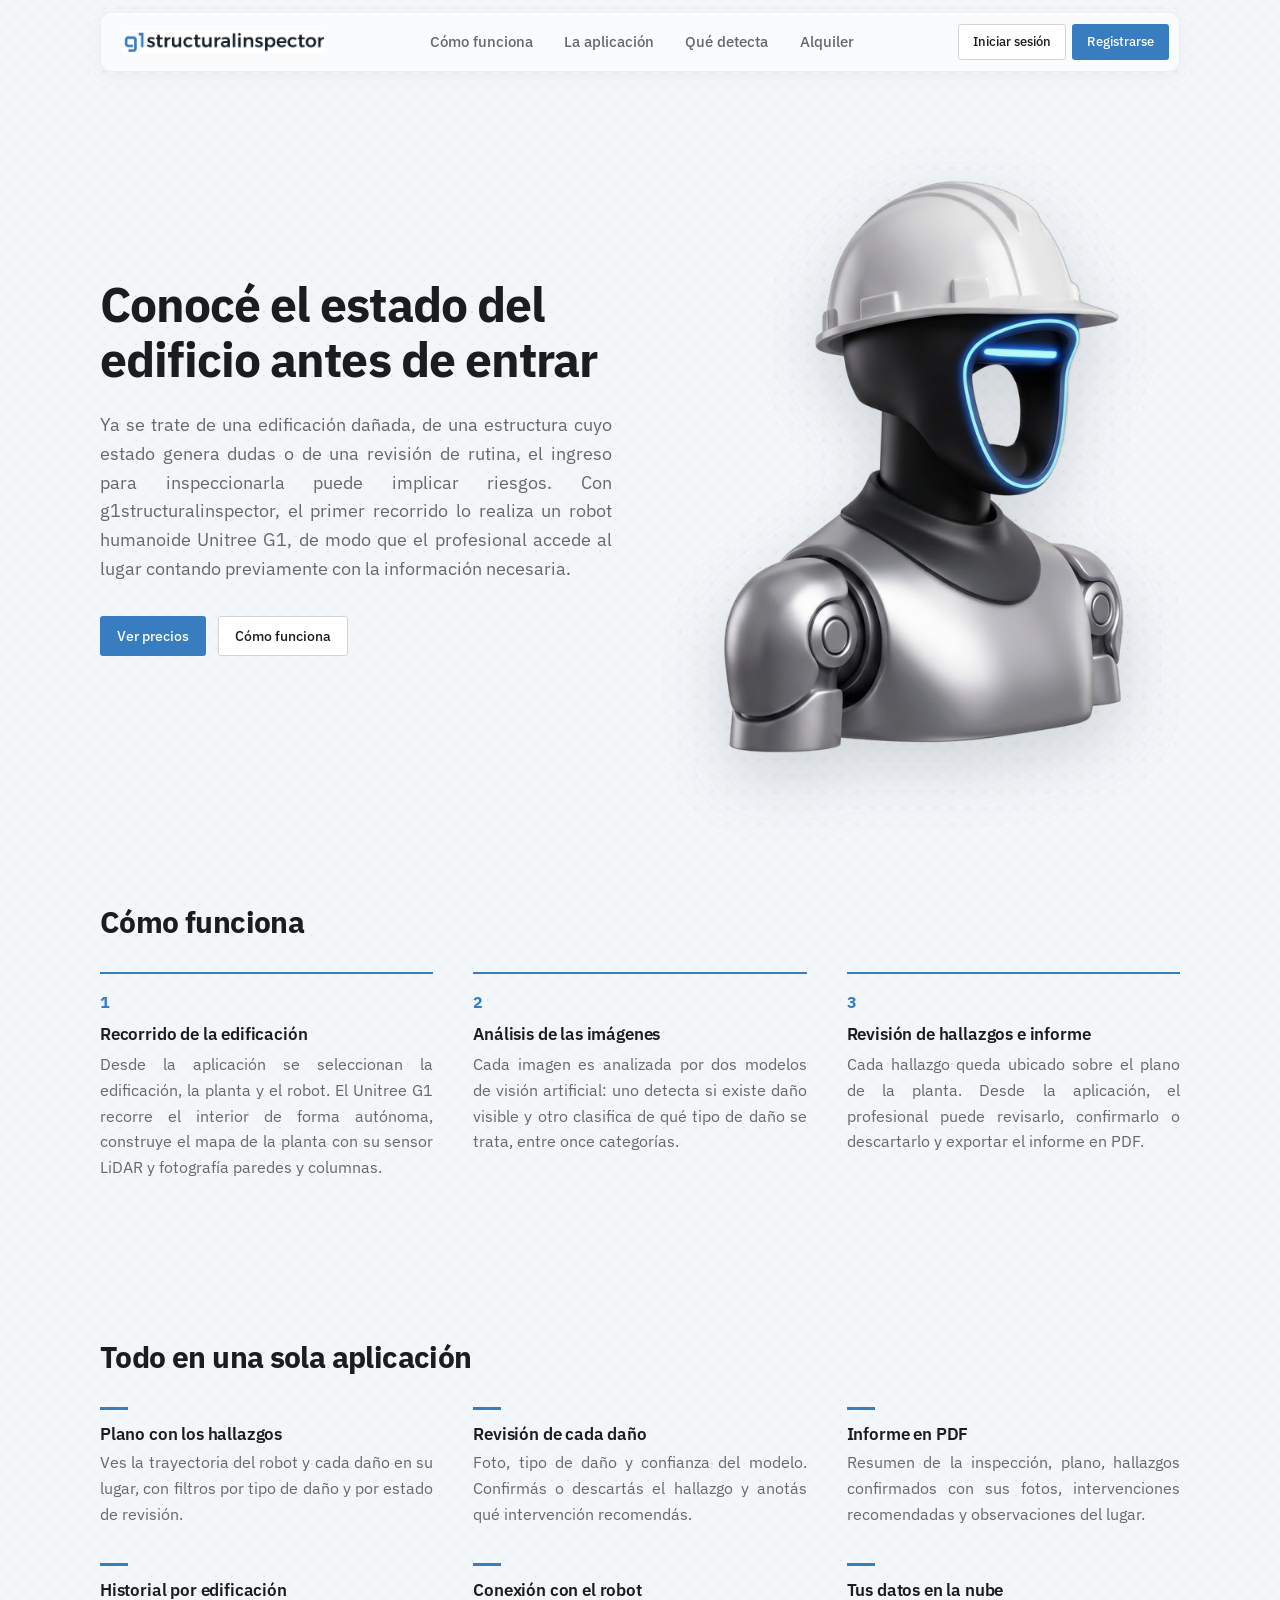
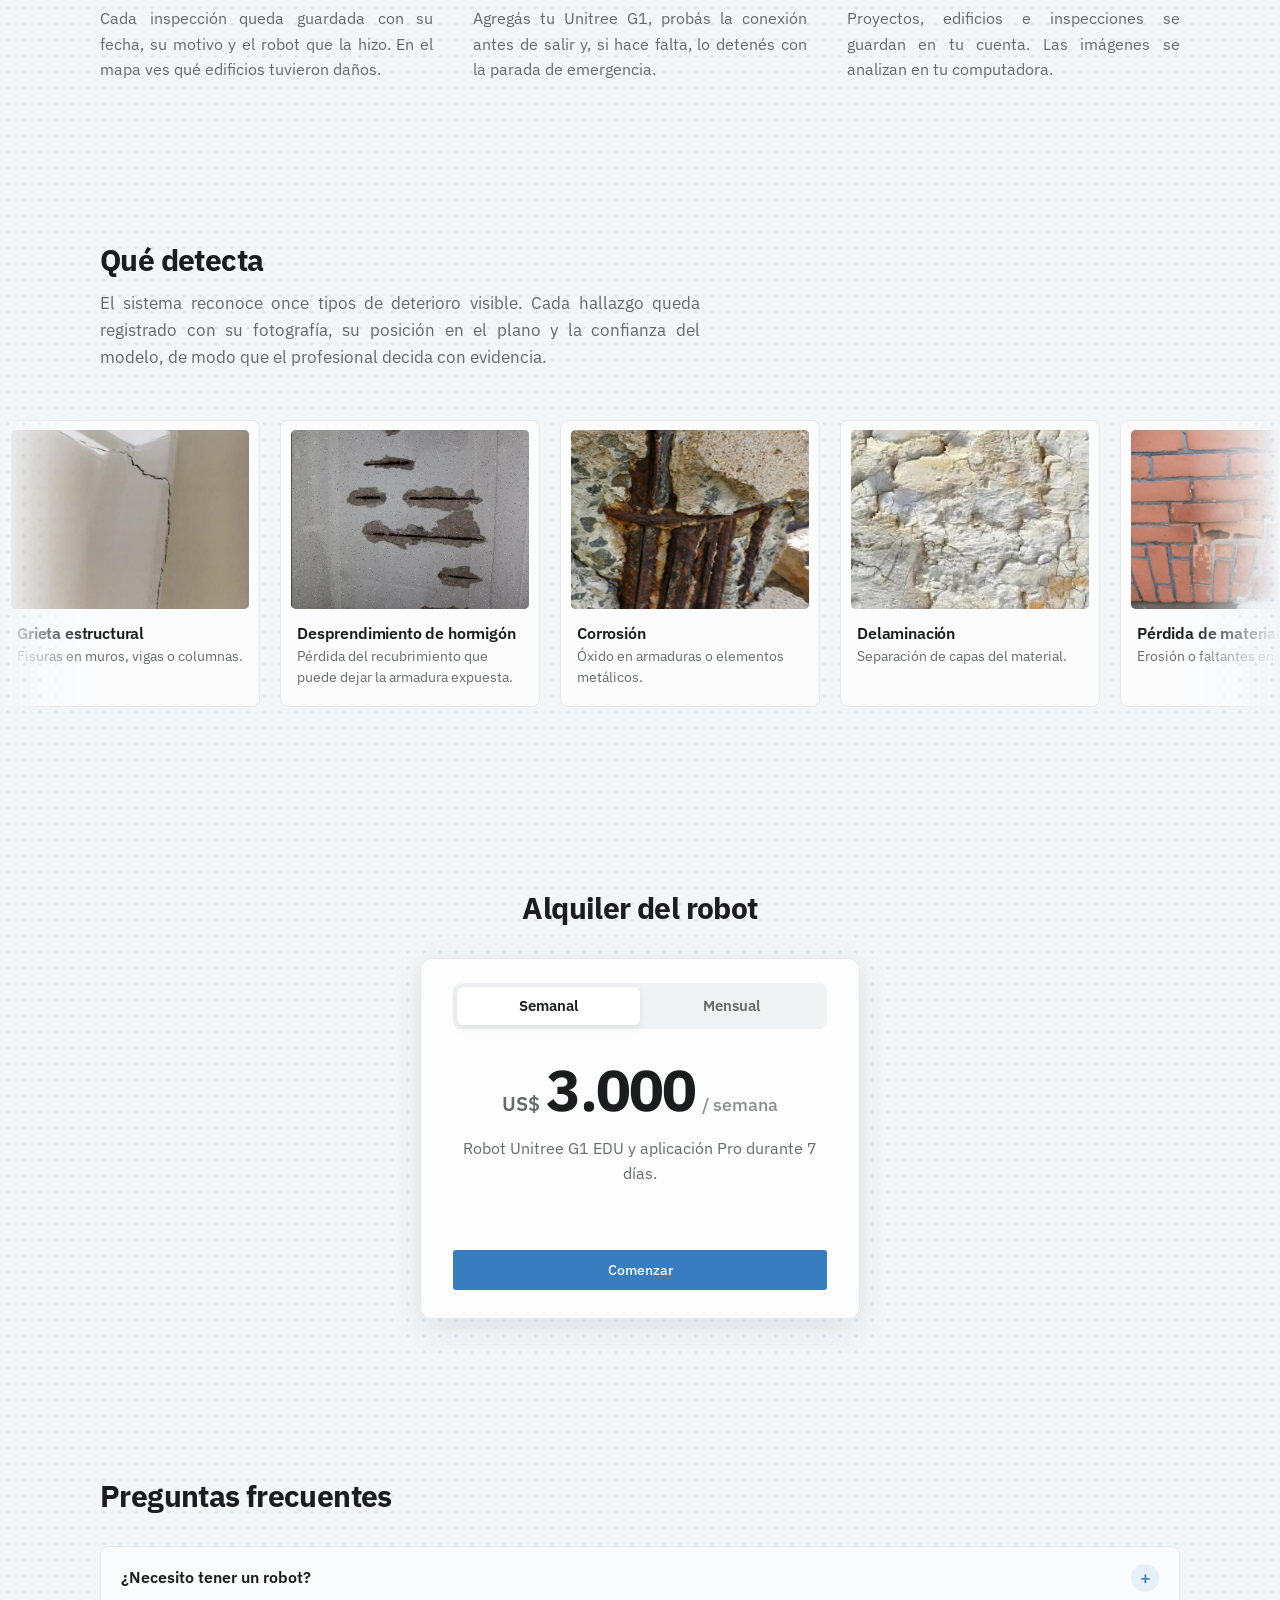
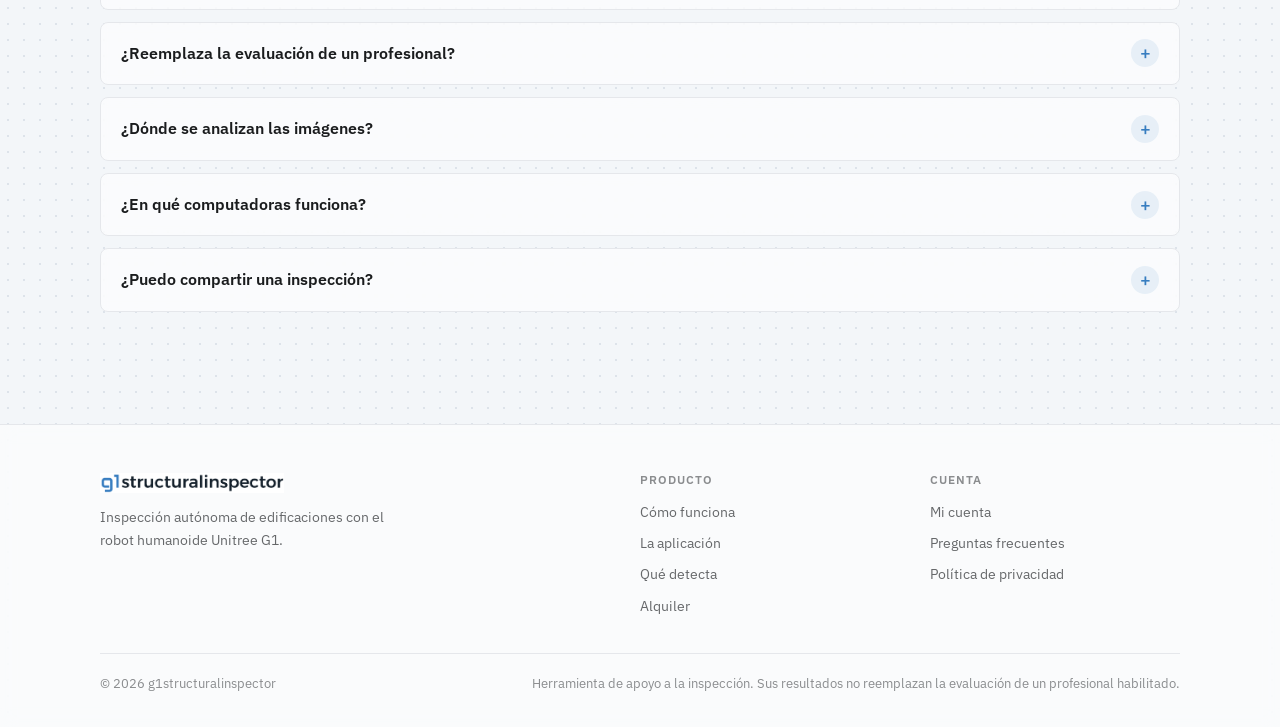
==== commit 8a98716d: "ahora alquiler" ====
--- a/index.html
+++ b/index.html
@@ -24,7 +24,7 @@
       <a href="#funciona">Cómo funciona</a>
       <a href="#aplicacion">La aplicación</a>
       <a href="#detecta">Qué detecta</a>
-      <a href="#planes">Planes</a>
+      <a href="#planes">Alquiler</a>
     </nav>
     <div class="acciones">
       <button class="btn btn-secundario solo-visitante" type="button" data-accion="login">Iniciar sesión</button>
@@ -42,7 +42,7 @@
         <h1 class="aparece">Conocé el estado del edificio antes de entrar</h1>
         <p class="entrada aparece">Ya se trate de una edificación dañada, de una estructura cuyo estado genera dudas o de una revisión de rutina, el ingreso para inspeccionarla puede implicar riesgos. Con g1structuralinspector, el primer recorrido lo realiza un robot humanoide Unitree G1, de modo que el profesional accede al lugar contando previamente con la información necesaria.</p>
         <div class="botones aparece">
-          <a class="btn btn-primario" href="#planes">Ver planes</a>
+          <a class="btn btn-primario" href="#planes">Ver precios</a>
           <a class="btn btn-secundario" href="#funciona">Cómo funciona</a>
         </div>
       </div>
@@ -172,19 +172,19 @@
 
   <section class="seccion" id="planes" aria-labelledby="t-planes">
     <div class="contenedor precios">
-      <h2 id="t-planes" class="aparece">Planes</h2>
-      <div class="precio-tarjeta tarjeta aparece" data-plan="mensual">
-        <div class="selector" role="tablist" aria-label="Período de facturación">
+      <h2 id="t-planes" class="aparece">Alquiler del robot</h2>
+      <div class="precio-tarjeta tarjeta aparece" data-plan="semanal">
+        <div class="selector" role="tablist" aria-label="Período de alquiler">
           <span class="selector-marca" aria-hidden="true"></span>
-          <button type="button" role="tab" aria-selected="true" data-periodo="mensual">Mensual</button>
-          <button type="button" role="tab" aria-selected="false" data-periodo="anual">Anual</button>
-        </div>
-        <p class="precio-monto" aria-live="polite"><span class="moneda">US$</span><span class="cifra" data-cifra>89,99</span><span class="sufijos"><span class="sufijo" data-texto="mensual">/ mes</span><span class="sufijo" data-texto="anual">/ año</span></span></p>
+          <button type="button" role="tab" aria-selected="true" data-periodo="semanal">Semanal</button>
+          <button type="button" role="tab" aria-selected="false" data-periodo="mensual">Mensual</button>
+        </div>
+        <p class="precio-monto" aria-live="polite"><span class="moneda">US$</span><span class="cifra" data-cifra>3.000</span><span class="sufijos"><span class="sufijo" data-texto="semanal">/ semana</span><span class="sufijo" data-texto="mensual">/ mes</span></span></p>
         <div class="precio-textos">
-          <p class="precio-periodo" data-texto="mensual">Pago mensual.</p>
-          <p class="precio-periodo" data-texto="anual">Pago anual, equivale a <strong>US$&nbsp;75 por mes</strong>.</p>
-        </div>
-        <span class="etiqueta precio-ahorro">2 meses sin cargo</span>
+          <p class="precio-periodo" data-texto="semanal">Robot Unitree G1 EDU y aplicación Pro durante 7 días.</p>
+          <p class="precio-periodo" data-texto="mensual">Robot Unitree G1 EDU y aplicación Pro durante un mes, al precio de <strong>3 semanas</strong>.</p>
+        </div>
+        <span class="etiqueta precio-ahorro">Ahorrás más de una semana</span>
         <button class="btn btn-primario solo-visitante" type="button" data-accion="signup">Comenzar</button>
         <a class="btn btn-primario solo-sesion" href="cuenta.html">Ir a mi cuenta</a>
       </div>
@@ -197,7 +197,7 @@
       <div class="preguntas aparece">
         <details>
           <summary>¿Necesito tener un robot?</summary>
-          <p>Sí. La aplicación funciona con el robot humanoide Unitree G1 EDU, que se compra por separado al fabricante. Se conecta por la red local.</p>
+          <p>No. El robot humanoide Unitree G1 EDU viene incluido en el alquiler, junto con su cargador y su estuche. Se reserva y se paga con Mercado Pago desde la aplicación, que se descarga gratis desde tu cuenta.</p>
         </details>
         <details>
           <summary>¿Reemplaza la evaluación de un profesional?</summary>
@@ -232,7 +232,7 @@
         <a href="#funciona">Cómo funciona</a>
         <a href="#aplicacion">La aplicación</a>
         <a href="#detecta">Qué detecta</a>
-        <a href="#planes">Planes</a>
+        <a href="#planes">Alquiler</a>
       </nav>
       <nav class="pie-col" aria-label="Cuenta y ayuda">
         <h3>Cuenta</h3>
--- a/estilos.css
+++ b/estilos.css
@@ -140,7 +140,7 @@
 .selector button { position: relative; z-index: 1; height: 38px; border: 0; background: none; cursor: pointer; font: inherit; font-size: 15px; font-weight: 600; color: var(--texto-suave); transition: color 0.45s ease; }
 .selector button[aria-selected="true"] { color: var(--texto); }
 .selector-marca { position: absolute; top: 4px; bottom: 4px; left: 4px; width: calc(50% - 4px); border-radius: 6px; background: #fff; box-shadow: 0 2px 8px rgba(20, 32, 43, 0.10); transition: transform 0.55s cubic-bezier(.22, 1, .36, 1); }
-.precio-tarjeta[data-plan="anual"] .selector-marca { transform: translateX(100%); }
+.precio-tarjeta[data-plan="mensual"] .selector-marca { transform: translateX(100%); }
 .precio-monto { display: flex; justify-content: center; align-items: baseline; gap: 0.4rem; margin: 2rem 0 0.25rem; color: var(--texto); font-variant-numeric: tabular-nums; }
 .precio-monto .moneda { font-size: 1.25rem; font-weight: 600; color: var(--texto-suave); }
 .precio-monto .cifra { font-size: 3.6rem; font-weight: 700; letter-spacing: -0.03em; line-height: 1; }
@@ -149,9 +149,9 @@
 .sufijo { grid-area: 1 / 1; font-size: 1.1rem; font-weight: 500; color: var(--texto-tenue); transition: opacity 0.45s ease, transform 0.45s ease, filter 0.45s ease; }
 .precio-periodo strong { color: var(--texto); font-weight: 600; }
 .precio-periodo { grid-area: 1 / 1; margin: 0.75rem 0 0; color: var(--texto-suave); text-align: center !important; transition: opacity 0.45s ease, transform 0.45s ease, filter 0.45s ease; }
-.precio-tarjeta[data-plan="mensual"] [data-texto="anual"], .precio-tarjeta[data-plan="anual"] [data-texto="mensual"] { visibility: visible; opacity: 0; transform: translateY(6px); filter: blur(3px); pointer-events: none; }
+.precio-tarjeta[data-plan="semanal"] [data-texto="mensual"], .precio-tarjeta[data-plan="mensual"] [data-texto="semanal"] { visibility: visible; opacity: 0; transform: translateY(6px); filter: blur(3px); pointer-events: none; }
 .precio-ahorro { display: inline-block; margin-top: 0.85rem; transition: opacity 0.45s ease, transform 0.45s ease; }
-.precio-tarjeta[data-plan="mensual"] .precio-ahorro { opacity: 0; transform: scale(0.9); }
+.precio-tarjeta[data-plan="semanal"] .precio-ahorro { opacity: 0; transform: scale(0.9); }
 .precio-tarjeta .btn { width: 100%; margin-top: 1.5rem; }
 .precio-nota { margin: 0.9rem 0 0; font-size: 13px; color: var(--texto-tenue); text-align: center !important; }
 .etiqueta { font-size: 12px; font-weight: 600; color: var(--azul-hover); background: rgba(55, 125, 192, 0.1); padding: 0.2rem 0.55rem; border-radius: 4px; }
@@ -339,7 +339,7 @@
 .panel-version { margin-left: 0.5rem; font-size: 14px; font-weight: 500; color: var(--texto-tenue); }
 .panel-texto { margin: 0 0 1.25rem; color: var(--texto-suave); text-align: left !important; }
 .panel-tarjeta .btn { margin-top: auto; }
-.panel-tarjeta [data-app-con-plan], .panel-tarjeta [data-app-sin-plan] { display: flex; flex-direction: column; align-items: flex-start; gap: 1rem; flex: 1; }
+.panel-tarjeta #descargar { margin-top: 1rem; }
 .panel-tarjeta [hidden] { display: none !important; }
 .insignia { font-size: 12px; font-weight: 600; padding: 0.2rem 0.6rem; border-radius: 999px; background: rgba(20, 32, 43, 0.06); color: var(--texto-suave); white-space: nowrap; }
 .insignia[data-estado="activa"] { background: rgba(16, 185, 129, 0.12); color: #047857; }
